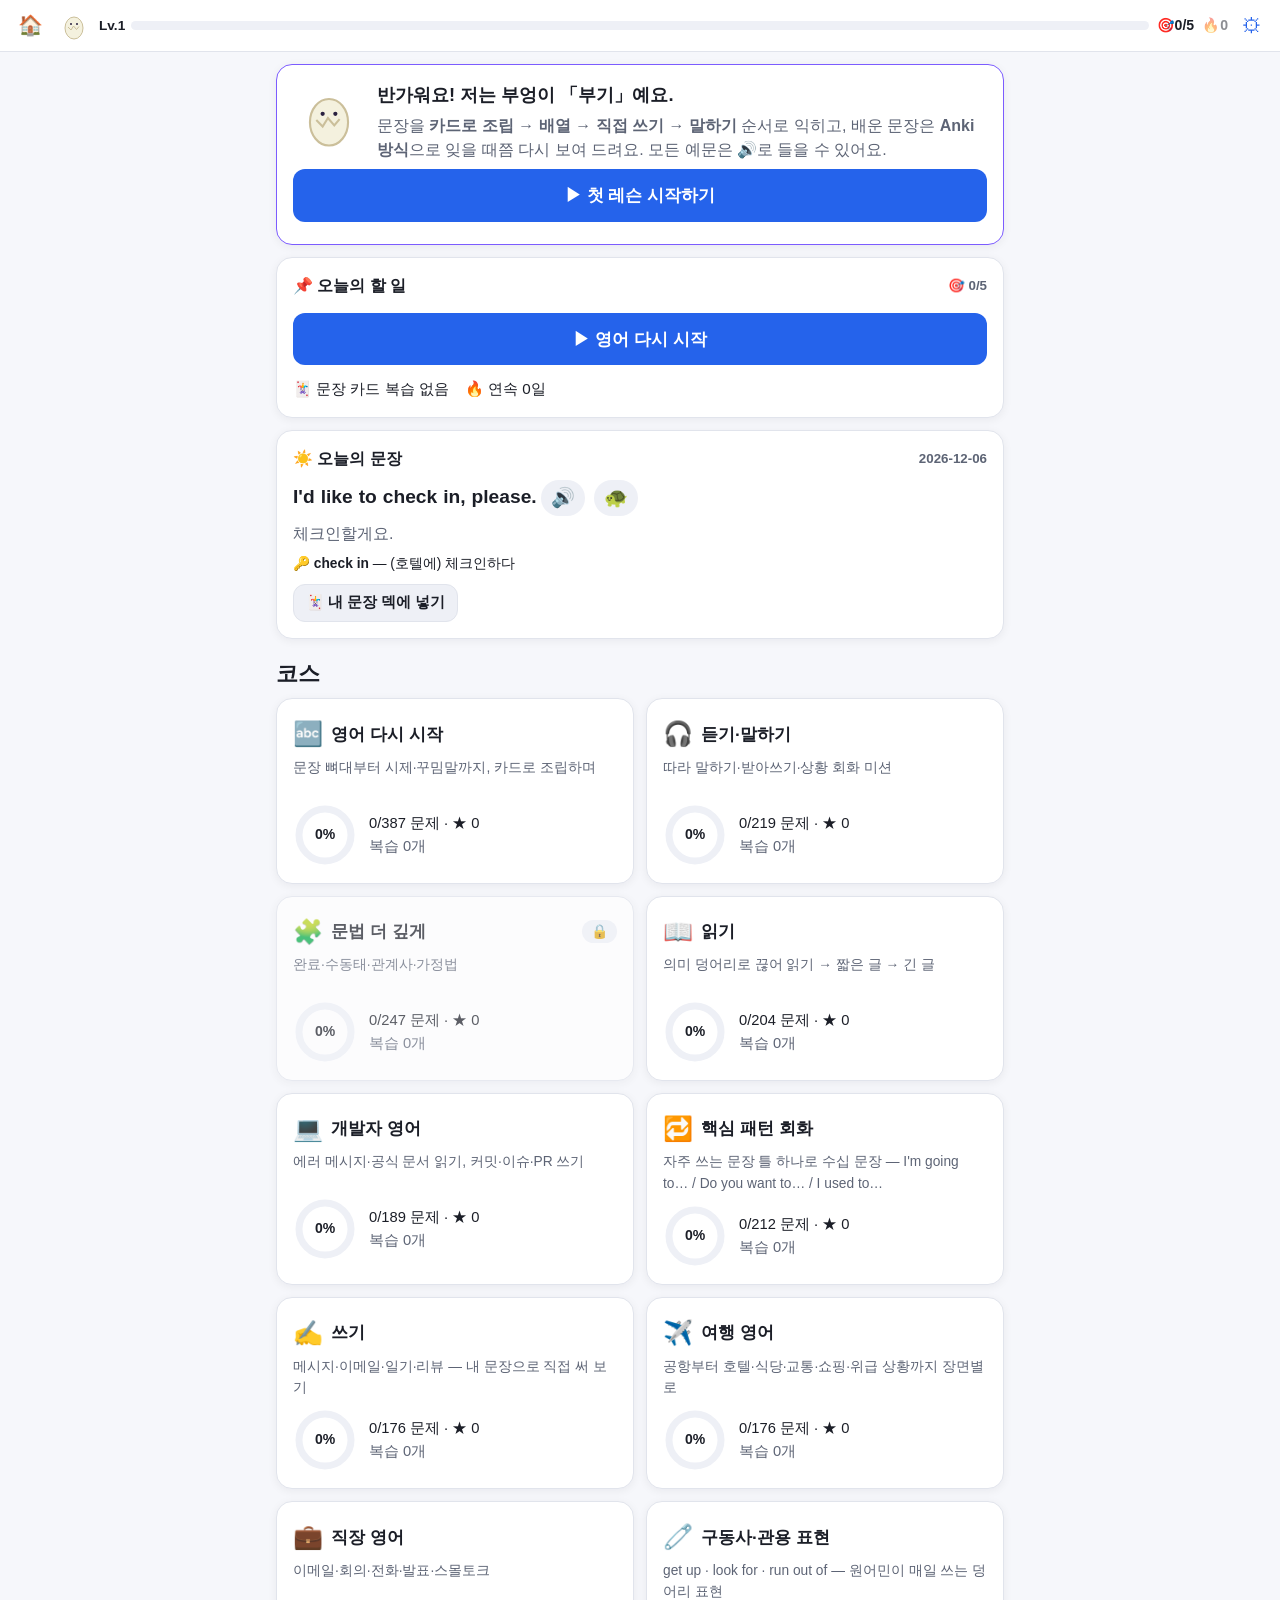
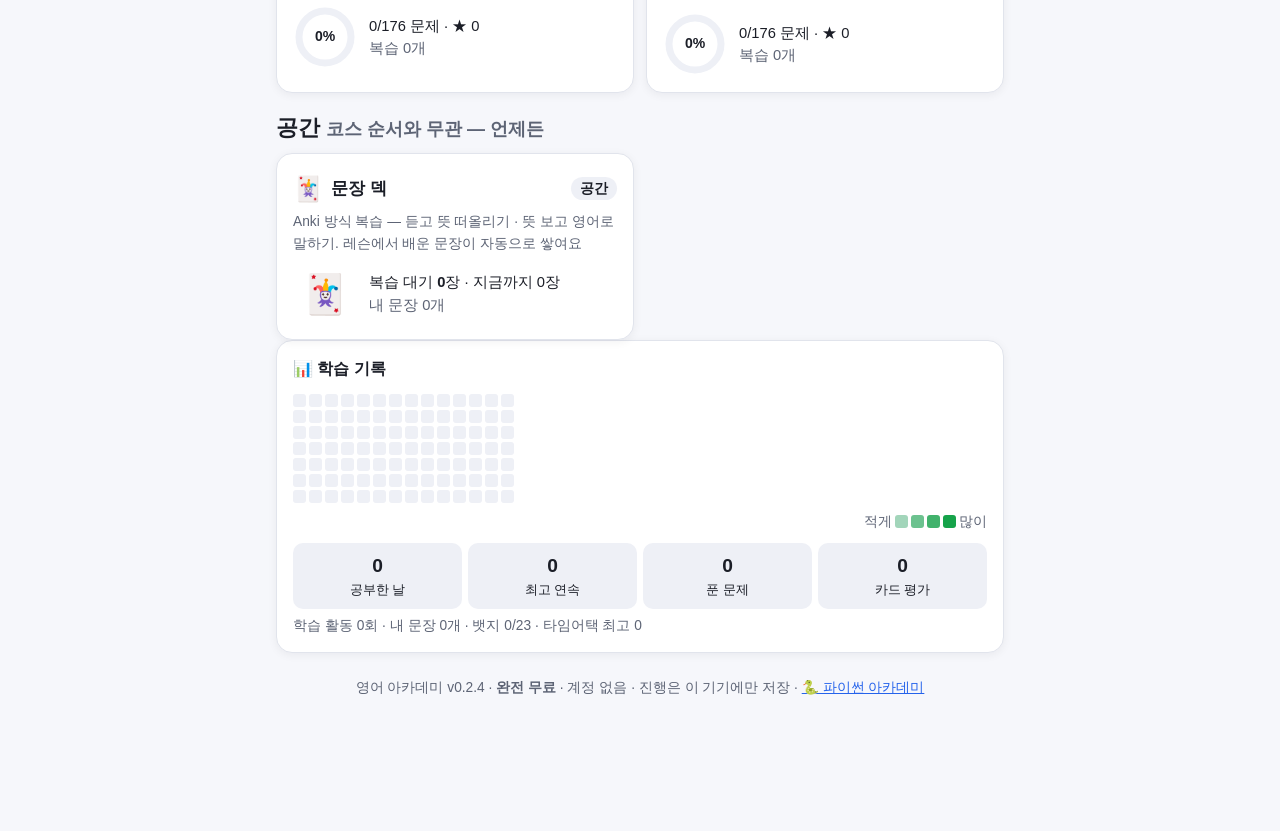
==== index.html @ 862b4700 "wip: v0.3.0 작업 중 (새 코스 5개·덱 8개·기능·채점기 보강·QA 진행 중) — 배포 전 백업 Co-Authored-By: Claude Opus 5.5 <noreply" ====
<!DOCTYPE html>
<html lang="ko">
<head>
<meta charset="UTF-8">
<meta name="viewport" content="width=device-width, initial-scale=1, viewport-fit=cover">
<meta name="theme-color" content="#14161c">
<title>영어 아카데미</title>
<link rel="stylesheet" href="core/ui.css?v=0.2.4">
<link rel="manifest" href="manifest.webmanifest">
<link rel="apple-touch-icon" href="assets/icon.svg">
<link rel="icon" href="data:image/svg+xml,<svg xmlns=%22http://www.w3.org/2000/svg%22 viewBox=%220 0 100 100%22><text y=%22.9em%22 font-size=%2290%22>🦉</text></svg>">
</head>
<body>
<div id="topbar"></div>
<div id="view"></div>
<div id="toasts"></div>
<canvas id="confetti"></canvas>
<!-- 로드 순서를 바꾸지 말 것 (HANDOFF 2절) -->
<script src="core/config.js?v=0.2.4"></script>
<script src="core/util.js?v=0.2.4"></script>
<script src="shared/contractions.js?v=0.2.4"></script>
<script src="shared/mistakes.js?v=0.2.4"></script>
<script src="shared/badges.js?v=0.2.4"></script>
<script src="core/grader.js?v=0.2.4"></script>
<script src="core/content.js?v=0.2.4"></script>
<script src="core/storage.js?v=0.2.4"></script>
<script src="core/anki.js?v=0.2.4"></script>
<script src="core/game.js?v=0.2.4"></script>
<script src="core/fx.js?v=0.2.4"></script>
<script src="core/speech.js?v=0.2.4"></script>
<script src="core/ui.js?v=0.2.4"></script>
<script src="core/sync.js?v=0.2.4"></script>
<script src="core/meta.js?v=0.2.4"></script>
<script src="core/deck.js?v=0.2.4"></script>
<script src="core/hub.js?v=0.2.4"></script>
</body>
</html>
---- core/ui.css ----
/* core/ui.css — 영어 아카데미 공통 스타일. 색은 토큰으로, 다크/라이트 둘 다. 폰 390px 기준 */
:root{--bg:#f6f7fb;--surface:#fff;--surface2:#eef0f6;--text:#1b1e27;--muted:#5d6475;--border:#e1e4ec;--primary:#2563eb;--good:#16a34a;--bad:#dc2626;--warn:#d97706;--accent:#7c5cff;
  --rS:#2563eb;--rV:#dc2626;--rO:#16a34a;--rC:#16a34a;--rM:#6b7280;--rJ:#b7791f;--rQ:#9333ea;--again:#dc2626;--hard:#d97706;--easy:#0ea5e9;--shadow:0 2px 10px rgba(20,25,40,.06)}
[data-theme=dark]{--bg:#14161c;--surface:#1d2029;--surface2:#272b36;--text:#eef0f5;--muted:#9aa1b2;--border:#2f3441;--primary:#5b9bff;--good:#34d27a;--bad:#ff6b6b;--warn:#f5a623;--accent:#9d86ff;
  --rS:#6aa8ff;--rV:#ff7a7a;--rO:#4ade80;--rC:#4ade80;--rM:#a3abbd;--rJ:#f5c451;--rQ:#c084fc;--again:#ff6b6b;--hard:#f5a623;--easy:#38bdf8;--shadow:none}
[data-font="2"]{font-size:18px}[data-font="3"]{font-size:20px}
*{box-sizing:border-box}html{-webkit-text-size-adjust:100%}
body{margin:0;background:var(--bg);color:var(--text);font-family:-apple-system,"Segoe UI","Malgun Gothic","Apple SD Gothic Neo",sans-serif;line-height:1.55;font-size:16px}
a{color:var(--primary)}h2{margin:.4em 0 .5em;font-size:1.35em}h3{margin:.2em 0 .5em;font-size:1.12em}
.muted{color:var(--muted)}.small{font-size:.86em}.center{text-align:center}.grow{flex:1;min-width:0}
code{background:var(--surface2);padding:1px 6px;border-radius:6px;font-size:.92em}
.page{max-width:760px;margin:0 auto;padding:12px 16px 120px}
.card{background:var(--surface);border:1px solid var(--border);border-radius:16px;padding:16px;margin:0 0 12px;box-shadow:var(--shadow)}
.card-h{font-weight:800;margin-bottom:8px;display:flex;gap:8px;align-items:center;justify-content:space-between}
.chip{display:inline-flex;align-items:center;gap:3px;padding:1px 9px;border-radius:999px;background:var(--surface2);font-size:.8em;font-weight:600;white-space:nowrap}
.btn{min-height:44px;padding:8px 16px;border-radius:12px;border:1px solid var(--border);background:var(--surface2);color:var(--text);font-weight:700;font-size:1em;display:inline-flex;align-items:center;justify-content:center;gap:6px;cursor:pointer;text-decoration:none;font-family:inherit}
.btn:active{transform:scale(.97)}.btn:disabled{opacity:.45;cursor:not-allowed}
.btn.primary{background:var(--primary);border-color:transparent;color:#fff}.btn.big{font-size:1.08em;padding:12px 22px;min-height:52px}.btn.wide{width:100%;margin:6px 0}
.btn.sm{min-height:38px;padding:5px 12px;font-size:.92em}.btn.xs{min-height:32px;padding:3px 10px;font-size:.85em}.btn.danger-out{color:var(--bad);border-color:var(--bad);background:transparent}
.btn small{font-weight:500;opacity:.85}
.pulse{animation:pulse 1.4s infinite}@keyframes pulse{0%,100%{box-shadow:0 0 0 0 rgba(91,155,255,.5)}50%{box-shadow:0 0 0 8px rgba(91,155,255,0)}}
.shake{animation:shake .4s}@keyframes shake{20%,60%{transform:translateX(-6px)}40%,80%{transform:translateX(6px)}}
.row-btns{display:flex;flex-wrap:wrap;gap:8px;justify-content:center;margin-top:10px}

/* 상단바 */
#topbar{position:sticky;top:0;z-index:20;display:flex;align-items:center;gap:8px;padding:8px 12px;background:var(--surface);border-bottom:1px solid var(--border)}
.tb-btn{text-decoration:none;font-size:1.25em;padding:2px 6px}.tb-mascot{display:flex}.tb-xp{flex:1;display:flex;align-items:center;gap:6px;min-width:0}
.tb-lv{font-weight:800;font-size:.85em;white-space:nowrap}.xpbar{flex:1;height:9px;background:var(--surface2);border-radius:9px;overflow:hidden;min-width:40px}.xpfill{height:100%;background:linear-gradient(90deg,var(--primary),var(--accent))}
.tb-goal,.tb-streak{font-size:.88em;font-weight:700;white-space:nowrap}.tb-streak{opacity:.5}.tb-streak.on{opacity:1}

/* 토스트·모달 */
#toasts{position:fixed;left:50%;top:62px;transform:translateX(-50%);z-index:60;display:flex;flex-direction:column;gap:6px;align-items:center;pointer-events:none;width:min(92vw,420px)}
.toast{background:#222a;color:#fff;background:rgba(25,28,38,.94);padding:9px 16px;border-radius:12px;font-size:.95em;transition:opacity .4s,transform .4s;text-align:center}.toast.out{opacity:0;transform:translateY(-10px)}
#modal{position:fixed;inset:0;z-index:50;display:flex;align-items:center;justify-content:center;padding:16px}.modal-bg{position:absolute;inset:0;background:rgba(0,0,0,.45)}
.modal-box{position:relative;background:var(--surface);border-radius:18px;padding:22px 18px;width:min(440px,100%);max-height:88vh;overflow:auto}.modal-box.wide{width:min(680px,100%)}
.modal-x{position:absolute;right:10px;top:8px;border:0;background:none;color:var(--muted);font-size:1.2em;cursor:pointer}
#confetti{position:fixed;inset:0;pointer-events:none;z-index:70}.big-mascot{display:flex;justify-content:center}

/* 문장·성분 색 */
.sent{display:inline-flex;flex-wrap:wrap;gap:4px 6px;align-items:baseline}.chunk{font-weight:700}
.chunk.r-S{color:var(--rS)}.chunk.r-V{color:var(--rV)}.chunk.r-O,.chunk.r-C{color:var(--rO)}.chunk.r-M{color:var(--rM)}.chunk.r-J{color:var(--rJ)}.chunk.r-Q{color:var(--rQ)}
.legend{display:flex;flex-wrap:wrap;gap:4px 10px;align-items:center;margin-top:8px;font-size:.85em}
.say{border:0;background:var(--surface2);border-radius:999px;min-width:36px;height:36px;padding:0 10px;cursor:pointer;font-size:1em;vertical-align:middle;margin-left:4px;color:var(--text);font-family:inherit;font-weight:700}
.say.mini{min-width:28px;height:28px;font-size:.85em;padding:0 6px}.say.big{height:56px;padding:0 22px;font-size:1.15em;background:var(--primary);color:#fff}.say.slow{min-width:36px}
.say.speaking{animation:pulse 1s infinite}

/* 허브 */
.hub-hero img{width:100%;max-width:960px;display:block;margin:0 auto 12px;border-radius:16px}
.hub-stats{display:flex;flex-wrap:wrap;gap:6px 16px;font-size:.95em;margin-top:6px}.hub-stats a{text-decoration:none}
.hub-h{margin:18px 0 8px}.hub-courses{display:grid;grid-template-columns:repeat(auto-fill,minmax(260px,1fr));gap:12px}
.hc{display:block;color:var(--text);text-decoration:none;margin:0}.hc.ready:hover{border-color:var(--hc)}.hc.soon{opacity:.7}
.hc-head{display:flex;align-items:center;gap:8px;font-weight:800;font-size:1.08em}.hc-icon{font-size:1.4em}.hc-icon img{width:40px;height:40px}.hc-name{flex:1}.hc-desc{margin:4px 0 10px;min-height:2.6em}
.hc-body{display:flex;align-items:center;gap:12px}.hc-sub{font-size:.92em}.hc-soon{font-weight:700;color:var(--muted)}.deck-big{font-size:2.4em;width:64px;text-align:center}
.hc-row{display:flex;gap:12px;align-items:center}.hub-foot,.foot{margin:24px 0 12px}
.welcome{border-color:var(--accent)}.welcome h2{font-size:1.15em;margin:0 0 4px}.welcome p{margin:0}

/* 코스 지도 */
.hero-card{border-color:var(--primary)}.hero-title{font-weight:800;font-size:1.15em}
.chap{margin:16px 0}.chap-h{display:flex;align-items:center;gap:10px;margin-bottom:6px}.chap-icon{font-size:1.6em}.chap-icon img{width:36px;height:36px}.chap-t{font-weight:800}
.chap.locked .chap-h{opacity:.55}.lockmsg{padding:10px 14px;background:var(--surface);border:1px dashed var(--border);border-radius:12px}
.lrows{display:flex;flex-direction:column;gap:6px}
.lrow{display:flex;align-items:center;gap:12px;padding:12px 14px;background:var(--surface);border:1px solid var(--border);border-radius:14px;color:var(--text);text-decoration:none}
.lrow.cur{border-color:var(--primary);box-shadow:0 0 0 2px color-mix(in srgb,var(--primary) 30%,transparent)}.lrow.done .lnum{background:var(--good);color:#fff}
.lrow.boss{background:linear-gradient(135deg,color-mix(in srgb,var(--accent) 14%,var(--surface)),var(--surface))}
.lnum{width:34px;height:34px;border-radius:50%;background:var(--surface2);display:flex;align-items:center;justify-content:center;font-weight:800;flex:none}.lboss img{width:34px;height:34px}
.ltitle{flex:1;display:flex;flex-direction:column;font-weight:700;min-width:0}.ltitle small{font-weight:400}
.stars{color:#f5b301;letter-spacing:1px;white-space:nowrap}.stars .off{color:var(--border)}.big-stars{font-size:2em}

/* 레슨 */
.crumb{margin:4px 0 6px;font-size:.92em}.crumb a{text-decoration:none}
.terms{display:flex;flex-wrap:wrap;gap:6px;margin-bottom:8px}.term{background:var(--surface2);border-radius:999px;padding:2px 10px;font-size:.85em;cursor:pointer}
.dots{display:flex;gap:6px;justify-content:center;margin:8px 0}.dot{width:10px;height:10px;border-radius:50%;background:var(--border)}.dot.on{background:var(--primary);width:22px;border-radius:6px}
.lcard{font-size:1.02em}.lhtml p{margin:.5em 0}.lhtml table{border-collapse:collapse;margin:8px 0;width:100%;font-size:.95em}.lhtml td,.lhtml th{border:1px solid var(--border);padding:5px 8px;text-align:left}
.lhtml b{color:var(--primary)}
.examples{display:flex;flex-direction:column;gap:8px;margin-top:12px}.ex{padding:10px 12px;background:var(--surface2);border-radius:12px}.ex-en{font-size:1.12em}.ex-ko{font-size:.92em;margin-top:2px}.ex-note{margin-top:4px}
.tip{margin-top:12px;padding:10px 12px;border-left:4px solid var(--warn);background:color-mix(in srgb,var(--warn) 10%,transparent);border-radius:8px}
.summary li{margin:.3em 0}.pager{display:flex;justify-content:space-between;gap:8px}

/* 문제 */
.play-top{display:flex;align-items:center;gap:10px;margin:4px 0 10px}.pbar{flex:1;height:10px;background:var(--surface2);border-radius:10px;overflow:hidden}.pbar div{height:100%;background:var(--good);transition:width .4s}
.boss-hp{display:flex;align-items:center;gap:8px;margin-bottom:10px}.boss-img img{width:44px;height:44px}.hp{flex:1;height:14px;background:var(--surface2);border-radius:8px;overflow:hidden}.hp div{height:100%;background:linear-gradient(90deg,#ef4444,#f97316)}
.prob.is-boss{border-color:var(--accent)}.phead{display:flex;gap:6px;margin-bottom:6px;flex-wrap:wrap}.ptype{background:color-mix(in srgb,var(--primary) 15%,transparent);color:var(--primary)}
.prompt{margin-bottom:8px}.ko{margin:6px 0 10px;padding:8px 12px;background:var(--surface2);border-radius:10px}
.widget{margin:10px 0}.widget.locked{pointer-events:none}
.q-sent{font-size:1.15em;margin:6px 0 12px}.wrong-sent .sent{text-decoration:wavy underline var(--bad)}
.listen-big{display:flex;justify-content:center;gap:10px;margin:10px 0 16px}
.opts{display:grid;gap:8px}.opt{display:flex;align-items:center;justify-content:space-between;gap:8px;text-align:left;padding:12px 14px;border:2px solid var(--border);border-radius:12px;background:var(--surface);color:var(--text);font-size:1.02em;cursor:pointer;min-height:52px;font-family:inherit}
.opt.sel{border-color:var(--primary)}.opt.good{border-color:var(--good);background:color-mix(in srgb,var(--good) 12%,transparent)}.opt.bad{border-color:var(--bad);background:color-mix(in srgb,var(--bad) 10%,transparent)}
.match{display:grid;grid-template-columns:1fr 1fr;gap:10px}.mcol{display:flex;flex-direction:column;gap:8px}
.mitem{padding:10px;border:2px solid var(--border);border-radius:12px;background:var(--surface);color:var(--text);min-height:50px;font-size:.98em;cursor:pointer;font-family:inherit}.mitem.en{font-weight:700}
.mitem.sel{border-color:var(--primary)}.mitem.done{border-color:var(--good);opacity:.45}
.line{min-height:62px;display:flex;flex-wrap:wrap;gap:8px;align-items:center;padding:10px;border:2px dashed var(--border);border-radius:14px;margin-bottom:12px}
.pool{display:flex;flex-wrap:wrap;gap:8px;justify-content:center}
.card-w{padding:10px 14px;border-radius:12px;border:2px solid var(--border);background:var(--surface);color:var(--text);font-weight:700;font-size:1.05em;cursor:pointer;min-height:46px;font-family:inherit;box-shadow:0 2px 0 var(--border)}
.card-w.ghost{opacity:.25;cursor:default;box-shadow:none}
.card-w.r-S{border-color:var(--rS);color:var(--rS)}.card-w.r-V{border-color:var(--rV);color:var(--rV)}.card-w.r-O,.card-w.r-C{border-color:var(--rO);color:var(--rO)}.card-w.r-M{border-color:var(--rM);color:var(--rM)}.card-w.r-J{border-color:var(--rJ);color:var(--rJ)}.card-w.r-Q{border-color:var(--rQ);color:var(--rQ)}
.slot{padding:8px 12px;border-radius:12px;border:2px dashed var(--border);color:var(--muted);font-size:.85em;min-width:64px;text-align:center;min-height:46px;display:inline-flex;align-items:center;justify-content:center}
.slot.r-S{border-color:var(--rS)}.slot.r-V{border-color:var(--rV)}.slot.r-O,.slot.r-C{border-color:var(--rO)}.slot.r-M{border-color:var(--rM)}.slot.r-J{border-color:var(--rJ)}.slot.r-Q{border-color:var(--rQ)}
.board-tools{text-align:right;margin-top:8px}
.fill-sent{font-size:1.15em;line-height:2.4}.blank{font-size:1em;padding:6px 8px;border:2px solid var(--border);border-radius:10px;background:var(--surface);color:var(--text);font-family:inherit;margin:0 3px}
.blank.good{border-color:var(--good)}.blank.bad{border-color:var(--bad)}
.sent-in,.search{width:100%;font-size:1.08em;padding:12px;border:2px solid var(--border);border-radius:12px;background:var(--surface);color:var(--text);font-family:inherit;resize:vertical}
.sent-in:focus,.search:focus,.blank:focus{outline:none;border-color:var(--primary)}
.mic-row{text-align:center;margin:12px 0}.mic.rec{background:var(--bad)}.heard{margin-top:8px}
.meter{height:10px;background:var(--surface2);border-radius:8px;overflow:hidden;margin:6px 0 2px}.meter div{height:100%;background:var(--good)}
.rec-play{display:flex;gap:8px;align-items:center;flex-wrap:wrap}.rec-play audio{max-width:100%}.self{margin-top:8px;display:flex;gap:8px;flex-wrap:wrap}
.warn{color:var(--warn);font-weight:600}
.feedback .fb{margin-top:10px;padding:12px 14px;border-radius:12px}.fb.good{background:color-mix(in srgb,var(--good) 12%,transparent);border:1px solid color-mix(in srgb,var(--good) 40%,transparent)}
.fb.bad{background:color-mix(in srgb,var(--bad) 9%,transparent);border:1px solid color-mix(in srgb,var(--bad) 35%,transparent)}.fb-h{font-weight:800;margin-bottom:4px}.fb-best{font-size:1.1em;margin:4px 0}
.diffline{font-size:1.08em;margin:4px 0}.w-ok{color:var(--good);font-weight:700}.w-bad{color:var(--bad);text-decoration:line-through;font-weight:700}.w-miss{color:var(--bad);font-weight:700;border-bottom:2px dotted var(--bad)}
.why{margin-top:6px;font-size:.95em}.hint{margin-top:6px;padding:8px 12px;background:color-mix(in srgb,var(--warn) 12%,transparent);border-radius:10px;font-size:.95em}
.actions{position:fixed;left:0;right:0;bottom:0;z-index:15;display:flex;gap:8px;justify-content:center;align-items:center;flex-wrap:wrap;padding:10px 16px calc(10px + env(safe-area-inset-bottom));background:var(--surface);border-top:1px solid var(--border)}
.actions .btn.big{flex:1;max-width:300px}
.done-card h2{font-size:1.5em}

/* 문장 덱 (Anki) */
.anki-counts{font-weight:800;font-size:1.3em;display:flex;gap:12px}.anki-counts.sm{font-size:1em}.cn-n{color:var(--primary)}.cn-l{color:var(--bad)}.cn-r{color:var(--good)}
.anki-counts .u{text-decoration:underline}.chip.cn-n,.chip.cn-l,.chip.cn-r{background:var(--surface2)}
.deck-row{display:flex;gap:10px;align-items:center;padding:10px 0;border-top:1px solid var(--border);cursor:pointer}.deck-row:first-of-type{border-top:0}.deck-row input{width:22px;height:22px}
.statgrid{display:grid;grid-template-columns:repeat(4,1fr);gap:6px;text-align:center}.statgrid div{background:var(--surface2);border-radius:10px;padding:8px 4px;display:flex;flex-direction:column}.statgrid b{font-size:1.2em}
.fc{display:flex;gap:6px;align-items:flex-end;height:110px;margin-top:6px}.fc-col{flex:1;display:flex;flex-direction:column;align-items:center;justify-content:flex-end;font-size:.8em}.fc-bar{width:70%;background:var(--good);border-radius:4px 4px 0 0;min-height:2px}
.scard{min-height:260px;text-align:center;font-size:1.05em}.sc-kind{color:var(--muted);font-size:.9em;margin-bottom:10px}.sc-ko{font-size:1.35em;font-weight:800;margin:14px 0}
.sc-en{font-size:1.35em}.sc-ko2{margin:6px 0;color:var(--muted)}.sc-back{display:flex;flex-direction:column;gap:6px;align-items:center}.scard hr{border:0;border-top:1px solid var(--border);margin:16px 0}
.peek{margin-top:10px;font-size:1.2em}
.grades{display:grid;grid-template-columns:repeat(4,1fr);gap:6px;width:100%;max-width:520px}.grade{flex-direction:column;gap:0;min-height:58px;padding:4px}.grade small{font-size:.75em}
.grade.again{color:var(--again)}.grade.hard{color:var(--hard)}.grade.good{color:var(--good)}.grade.easy{color:var(--easy)}
.brows{display:flex;flex-direction:column}.brow{display:flex;gap:10px;align-items:center;padding:10px 0;border-bottom:1px solid var(--border)}.bst{display:flex;gap:4px;align-items:center;flex:none}
.search{margin:6px 0 10px}

/* 뱃지·설정 */
.badges{display:grid;grid-template-columns:repeat(auto-fill,minmax(150px,1fr));gap:10px}.badge{background:var(--surface);border:1px solid var(--border);border-radius:14px;padding:12px;display:flex;flex-direction:column;align-items:center;text-align:center;gap:2px}
.badge.no{opacity:.4;filter:grayscale(1)}.b-icon{font-size:2em}.b-icon img{width:56px;height:56px}
.set-row{display:flex;align-items:center;justify-content:space-between;gap:10px;flex-wrap:wrap;padding:8px 0;border-top:1px solid var(--border)}.set-row:first-of-type{border-top:0}
.set-row select{max-width:100%;padding:8px;border-radius:10px;border:1px solid var(--border);background:var(--surface);color:var(--text);font-size:.92em}
.seg{display:inline-flex;border:1px solid var(--border);border-radius:10px;overflow:hidden;flex-wrap:wrap}.seg button{border:0;background:var(--surface);color:var(--text);padding:8px 12px;cursor:pointer;font-family:inherit;font-size:.9em}.seg button.on{background:var(--primary);color:#fff;font-weight:700}
.tog{display:flex;gap:8px;align-items:center;padding:8px 0;border-top:1px solid var(--border)}.tog input{width:20px;height:20px}
.aimg-wrap{display:inline-flex}img.aimg{display:block}
@media (max-width:420px){.page{padding:10px 12px 120px}.statgrid{grid-template-columns:repeat(2,1fr)}.btn.big{padding:12px 14px}.tb-goal{display:none}}

.pl-res{display:flex;flex-direction:column;gap:6px;margin:10px 0;text-align:left}.pl-row{display:flex;justify-content:space-between;gap:8px;padding:8px 12px;border-radius:10px;background:var(--surface2)}.pl-row.rec{outline:2px solid var(--primary)}.pl-row b{color:var(--good);letter-spacing:2px}
.ltitle .chip{align-self:flex-start;margin-top:2px}
.say.slow.speaking::after{content:attr(data-part);font-size:.7em;margin-left:4px}

/* v0.3.0 낱말 누르기·학습 달력·오늘의 문장·타임어택 */
.w{cursor:pointer;border-radius:4px;transition:background .2s}.w:hover{background:color-mix(in srgb,var(--primary) 12%,transparent)}.w.tap{background:color-mix(in srgb,var(--primary) 30%,transparent)}
.heat{display:flex;gap:3px;overflow-x:auto;padding:4px 0}.hm-col{display:flex;flex-direction:column;gap:3px}.hm{display:inline-block;width:13px;height:13px;border-radius:3px;background:var(--surface2)}
.hm.l1{background:color-mix(in srgb,var(--good) 35%,var(--surface2))}.hm.l2{background:color-mix(in srgb,var(--good) 60%,var(--surface2))}.hm.l3{background:color-mix(in srgb,var(--good) 80%,var(--surface2))}.hm.l4{background:var(--good)}.hm.lf{opacity:0}
.hm-legend{display:flex;gap:3px;align-items:center;justify-content:flex-end;margin-top:4px}
.daily .d-en{font-size:1.2em;margin:6px 0}.daily .d-ko{margin-bottom:6px}
.attack-top{display:flex;align-items:center;gap:10px;margin-bottom:10px}.attack-time{font-weight:800;font-size:1.3em;min-width:52px}.attack-bar{flex:1;height:10px;background:var(--surface2);border-radius:8px;overflow:hidden}.attack-bar div{height:100%;background:var(--warn);transition:width 1s linear}
.attack-score{font-weight:800;font-size:1.3em}.attack-q{text-align:center;font-size:1.2em;min-height:80px;display:flex;flex-direction:column;align-items:center;justify-content:center;gap:8px}
.big-score{font-size:3em;font-weight:900;color:var(--primary)}
.terms-list{display:flex;flex-direction:column}.term-row{padding:10px 0;border-bottom:1px solid var(--border)}.term-row b{color:var(--primary)}
.undo-row{display:flex;justify-content:center;margin-top:-4px;margin-bottom:8px}
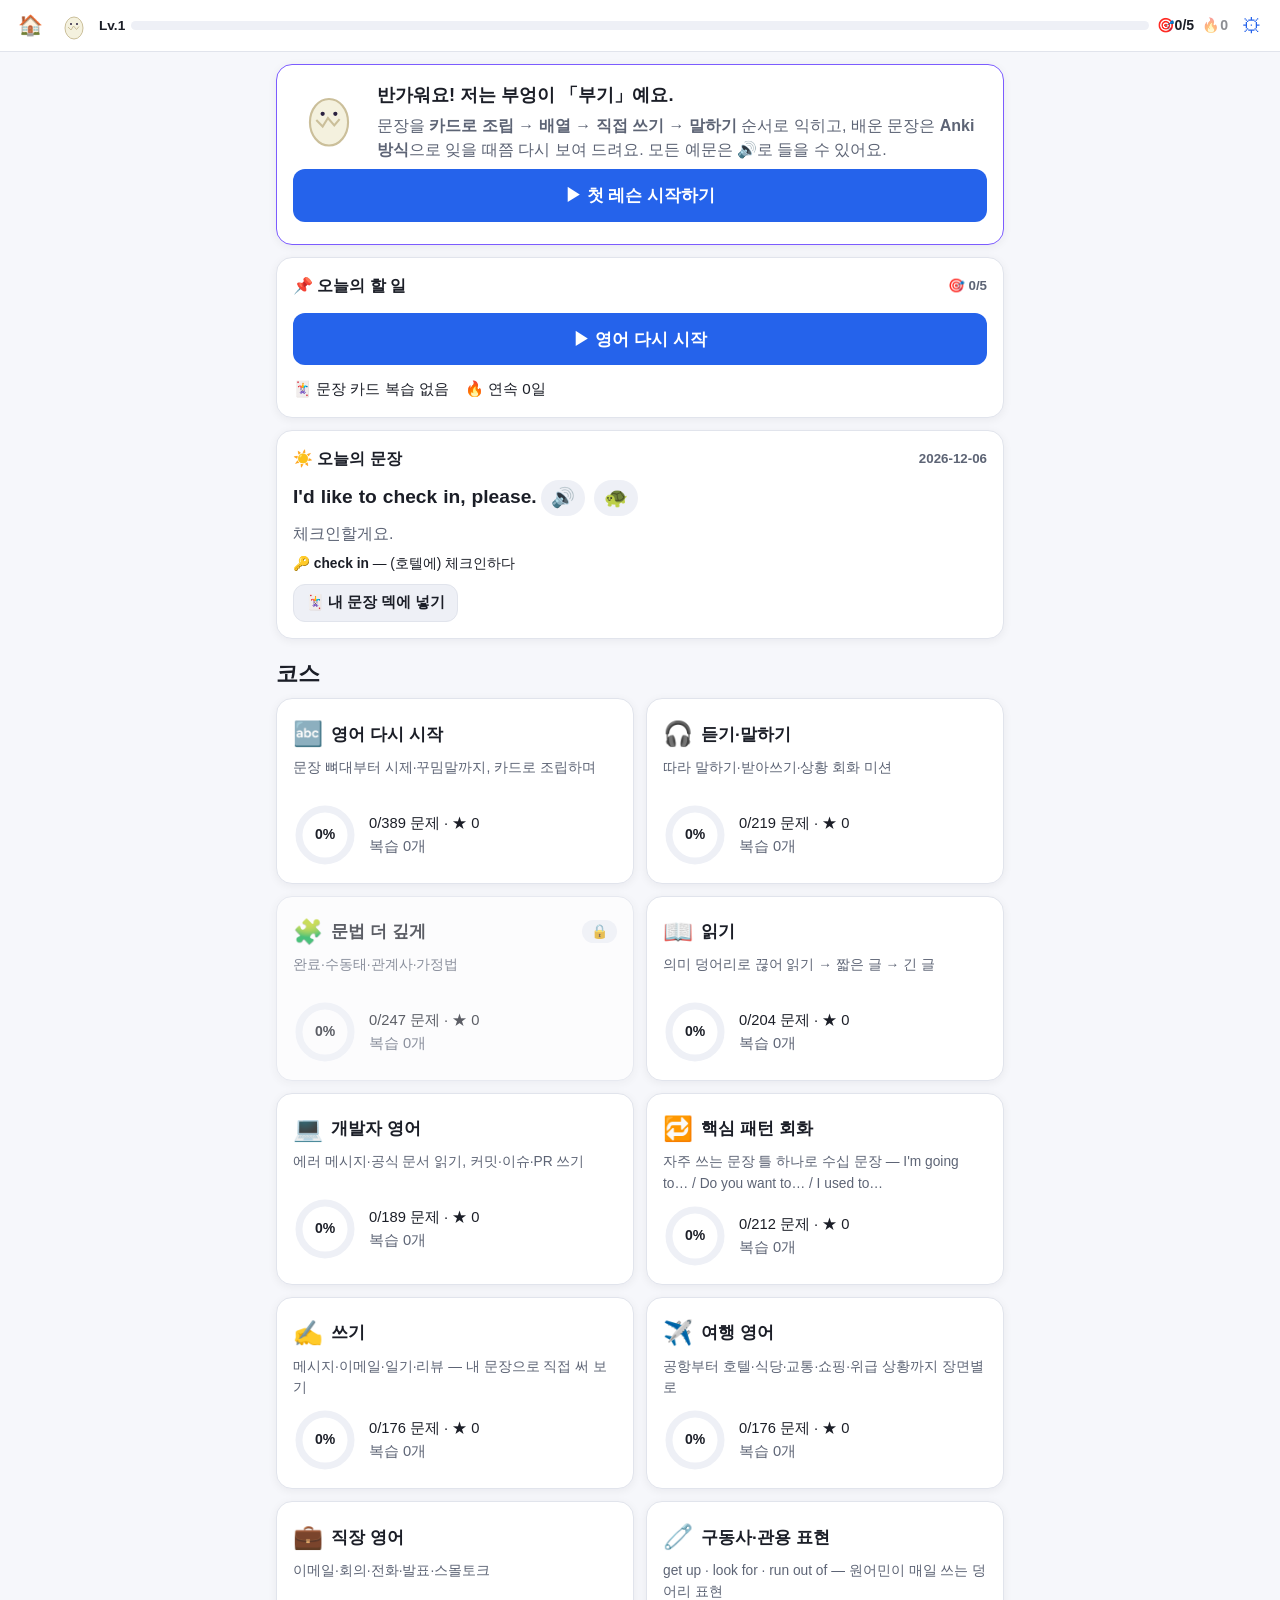
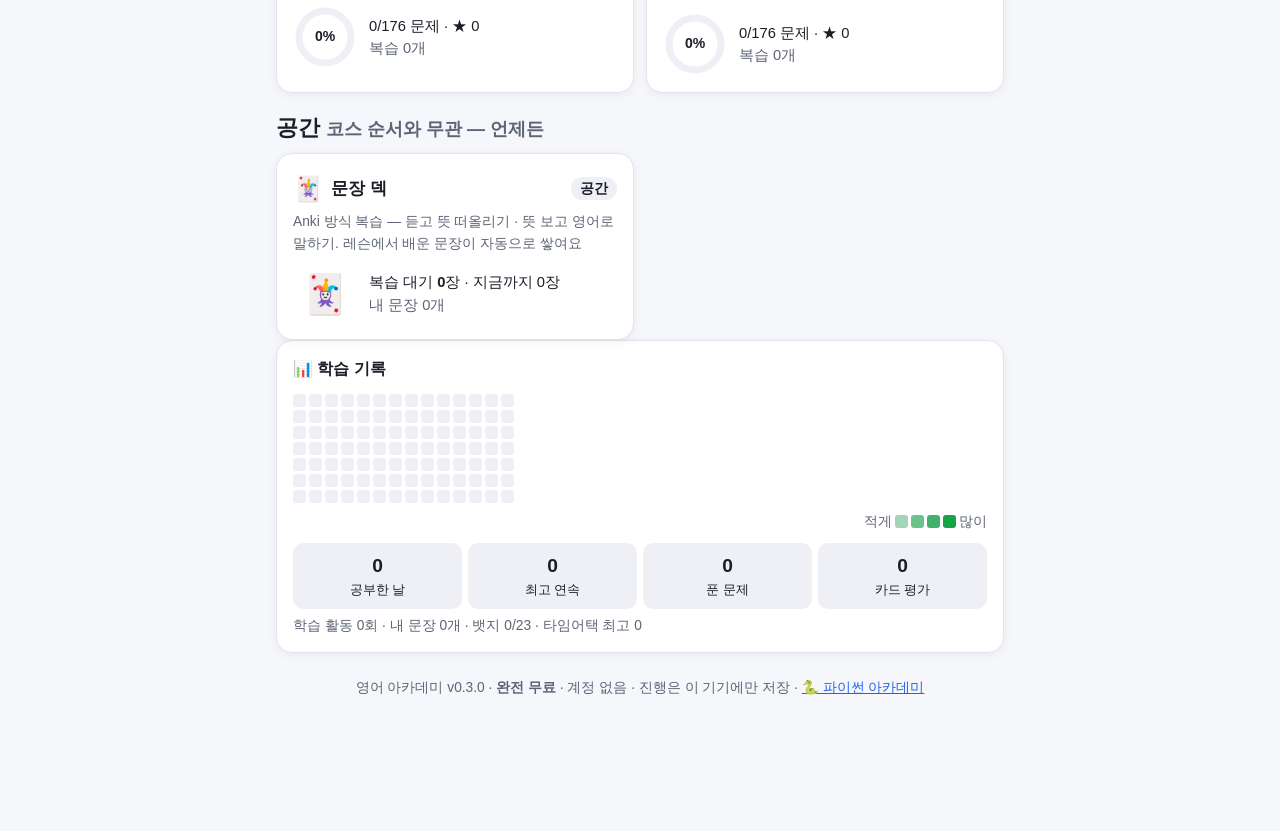
==== commit 16edb2b0: "wip: v0.3.0 최종 검사 대기 (배포 전 백업) Co-Authored-By: Claude Opus 5.5 <noreply@anthropic.com> Claude-Sessio" ====
--- a/index.html
+++ b/index.html
@@ -5,7 +5,7 @@
 <meta name="viewport" content="width=device-width, initial-scale=1, viewport-fit=cover">
 <meta name="theme-color" content="#14161c">
 <title>영어 아카데미</title>
-<link rel="stylesheet" href="core/ui.css?v=0.2.4">
+<link rel="stylesheet" href="core/ui.css?v=0.3.0">
 <link rel="manifest" href="manifest.webmanifest">
 <link rel="apple-touch-icon" href="assets/icon.svg">
 <link rel="icon" href="data:image/svg+xml,<svg xmlns=%22http://www.w3.org/2000/svg%22 viewBox=%220 0 100 100%22><text y=%22.9em%22 font-size=%2290%22>🦉</text></svg>">
@@ -16,22 +16,22 @@
 <div id="toasts"></div>
 <canvas id="confetti"></canvas>
 <!-- 로드 순서를 바꾸지 말 것 (HANDOFF 2절) -->
-<script src="core/config.js?v=0.2.4"></script>
-<script src="core/util.js?v=0.2.4"></script>
-<script src="shared/contractions.js?v=0.2.4"></script>
-<script src="shared/mistakes.js?v=0.2.4"></script>
-<script src="shared/badges.js?v=0.2.4"></script>
-<script src="core/grader.js?v=0.2.4"></script>
-<script src="core/content.js?v=0.2.4"></script>
-<script src="core/storage.js?v=0.2.4"></script>
-<script src="core/anki.js?v=0.2.4"></script>
-<script src="core/game.js?v=0.2.4"></script>
-<script src="core/fx.js?v=0.2.4"></script>
-<script src="core/speech.js?v=0.2.4"></script>
-<script src="core/ui.js?v=0.2.4"></script>
-<script src="core/sync.js?v=0.2.4"></script>
-<script src="core/meta.js?v=0.2.4"></script>
-<script src="core/deck.js?v=0.2.4"></script>
-<script src="core/hub.js?v=0.2.4"></script>
+<script src="core/config.js?v=0.3.0"></script>
+<script src="core/util.js?v=0.3.0"></script>
+<script src="shared/contractions.js?v=0.3.0"></script>
+<script src="shared/mistakes.js?v=0.3.0"></script>
+<script src="shared/badges.js?v=0.3.0"></script>
+<script src="core/grader.js?v=0.3.0"></script>
+<script src="core/content.js?v=0.3.0"></script>
+<script src="core/storage.js?v=0.3.0"></script>
+<script src="core/anki.js?v=0.3.0"></script>
+<script src="core/game.js?v=0.3.0"></script>
+<script src="core/fx.js?v=0.3.0"></script>
+<script src="core/speech.js?v=0.3.0"></script>
+<script src="core/ui.js?v=0.3.0"></script>
+<script src="core/sync.js?v=0.3.0"></script>
+<script src="core/meta.js?v=0.3.0"></script>
+<script src="core/deck.js?v=0.3.0"></script>
+<script src="core/hub.js?v=0.3.0"></script>
 </body>
 </html>
--- a/core/ui.css
+++ b/core/ui.css
@@ -152,3 +152,4 @@
 .big-score{font-size:3em;font-weight:900;color:var(--primary)}
 .terms-list{display:flex;flex-direction:column}.term-row{padding:10px 0;border-bottom:1px solid var(--border)}.term-row b{color:var(--primary)}
 .undo-row{display:flex;justify-content:center;margin-top:-4px;margin-bottom:8px}
+.free-need{display:flex;flex-wrap:wrap;gap:6px;align-items:center;margin-bottom:8px}.free-need .chip{white-space:normal;text-align:left}
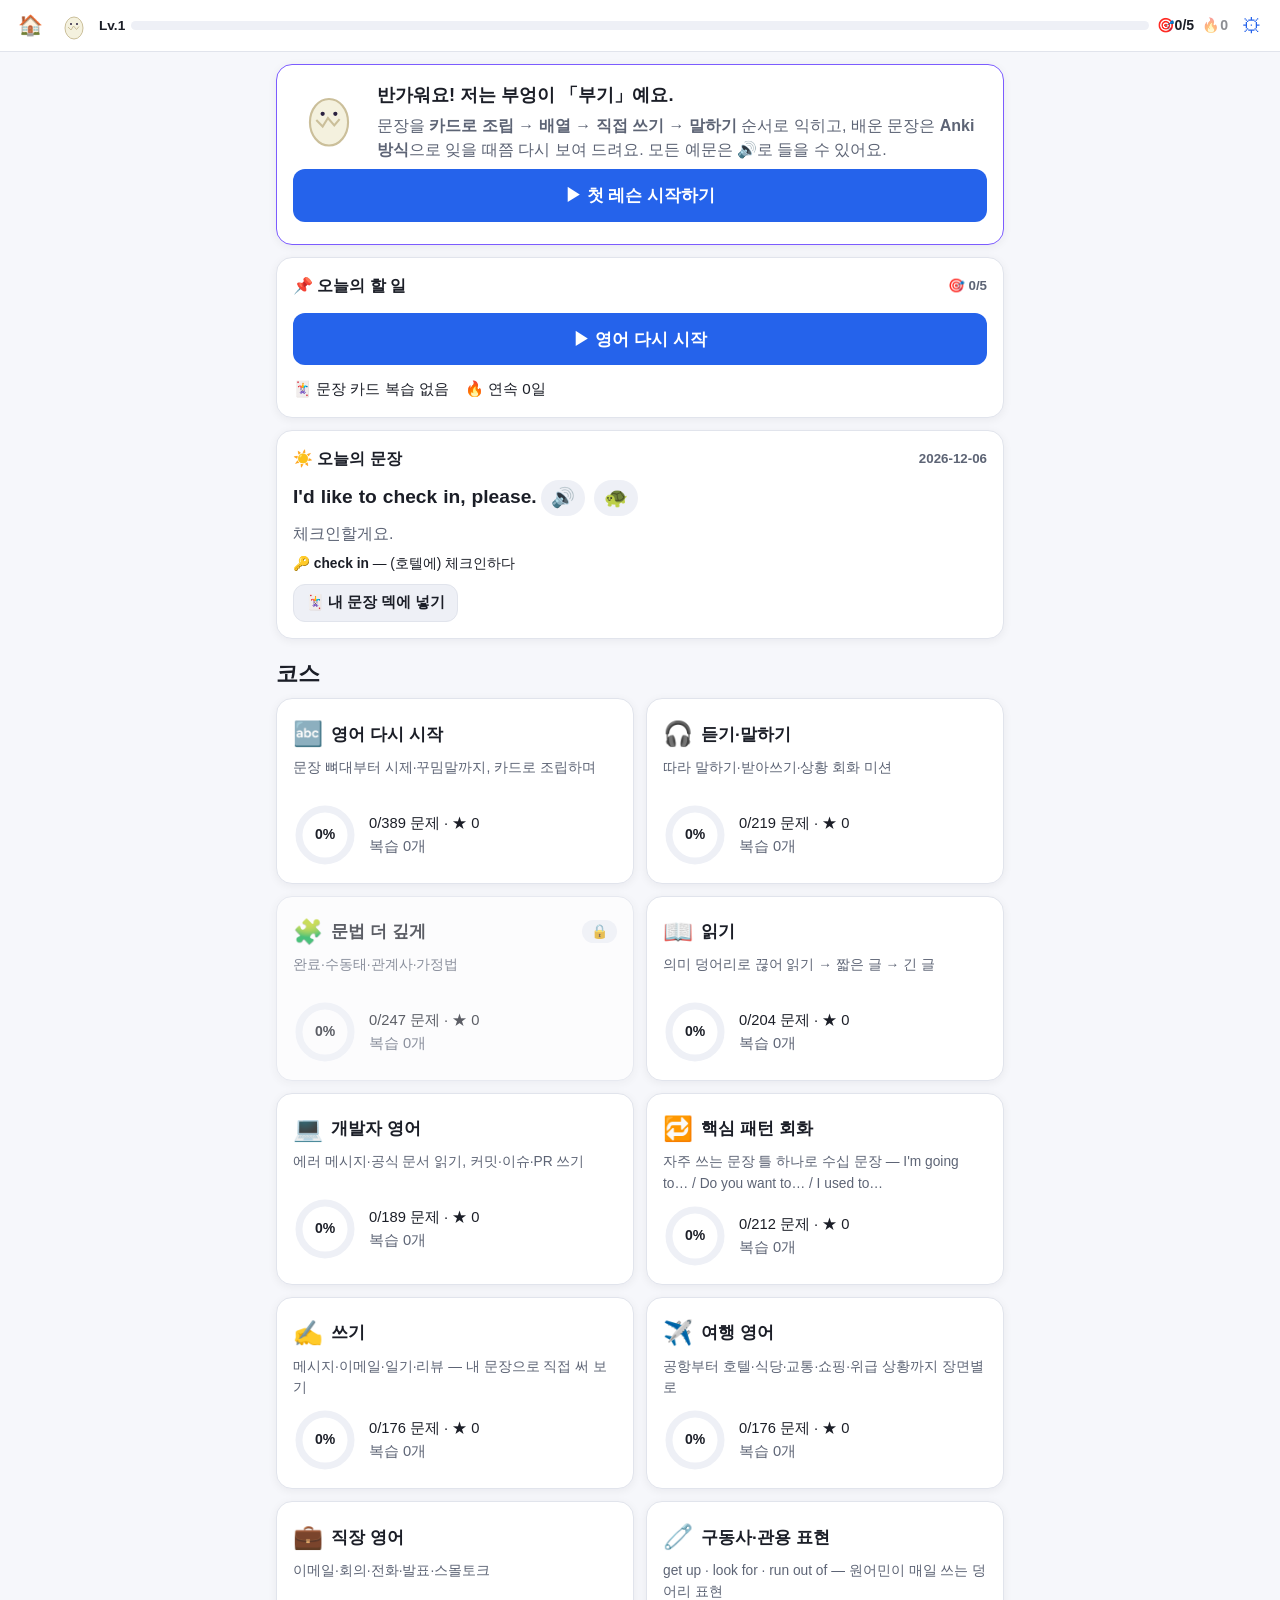
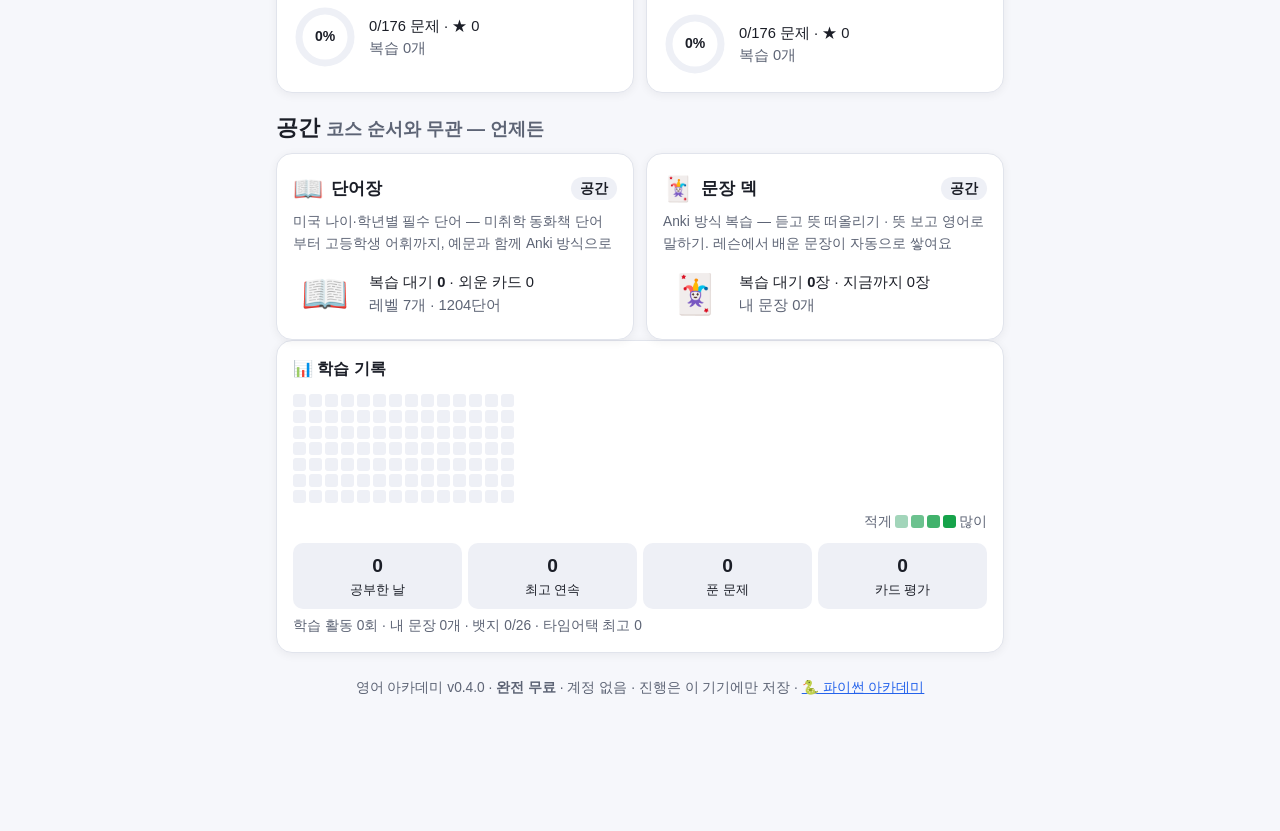
==== commit aaf22b36: "wip: v0.4.0 준비 — 미취학 검수 반영, 숫자·기본 명사 미취학으로, 빈칸 답 새는 것 막기 (QA 중, 미배포) Co-Authored-By: Claude Opus 5.5" ====
--- a/index.html
+++ b/index.html
@@ -5,7 +5,7 @@
 <meta name="viewport" content="width=device-width, initial-scale=1, viewport-fit=cover">
 <meta name="theme-color" content="#14161c">
 <title>영어 아카데미</title>
-<link rel="stylesheet" href="core/ui.css?v=0.3.0">
+<link rel="stylesheet" href="core/ui.css?v=0.4.0">
 <link rel="manifest" href="manifest.webmanifest">
 <link rel="apple-touch-icon" href="assets/icon.svg">
 <link rel="icon" href="data:image/svg+xml,<svg xmlns=%22http://www.w3.org/2000/svg%22 viewBox=%220 0 100 100%22><text y=%22.9em%22 font-size=%2290%22>🦉</text></svg>">
@@ -16,22 +16,22 @@
 <div id="toasts"></div>
 <canvas id="confetti"></canvas>
 <!-- 로드 순서를 바꾸지 말 것 (HANDOFF 2절) -->
-<script src="core/config.js?v=0.3.0"></script>
-<script src="core/util.js?v=0.3.0"></script>
-<script src="shared/contractions.js?v=0.3.0"></script>
-<script src="shared/mistakes.js?v=0.3.0"></script>
-<script src="shared/badges.js?v=0.3.0"></script>
-<script src="core/grader.js?v=0.3.0"></script>
-<script src="core/content.js?v=0.3.0"></script>
-<script src="core/storage.js?v=0.3.0"></script>
-<script src="core/anki.js?v=0.3.0"></script>
-<script src="core/game.js?v=0.3.0"></script>
-<script src="core/fx.js?v=0.3.0"></script>
-<script src="core/speech.js?v=0.3.0"></script>
-<script src="core/ui.js?v=0.3.0"></script>
-<script src="core/sync.js?v=0.3.0"></script>
-<script src="core/meta.js?v=0.3.0"></script>
-<script src="core/deck.js?v=0.3.0"></script>
-<script src="core/hub.js?v=0.3.0"></script>
+<script src="core/config.js?v=0.4.0"></script>
+<script src="core/util.js?v=0.4.0"></script>
+<script src="shared/contractions.js?v=0.4.0"></script>
+<script src="shared/mistakes.js?v=0.4.0"></script>
+<script src="shared/badges.js?v=0.4.0"></script>
+<script src="core/grader.js?v=0.4.0"></script>
+<script src="core/content.js?v=0.4.0"></script>
+<script src="core/storage.js?v=0.4.0"></script>
+<script src="core/anki.js?v=0.4.0"></script>
+<script src="core/game.js?v=0.4.0"></script>
+<script src="core/fx.js?v=0.4.0"></script>
+<script src="core/speech.js?v=0.4.0"></script>
+<script src="core/ui.js?v=0.4.0"></script>
+<script src="core/sync.js?v=0.4.0"></script>
+<script src="core/meta.js?v=0.4.0"></script>
+<script src="core/deck.js?v=0.4.0"></script>
+<script src="core/hub.js?v=0.4.0"></script>
 </body>
 </html>
--- a/core/ui.css
+++ b/core/ui.css
@@ -29,8 +29,8 @@
 .tb-goal,.tb-streak{font-size:.88em;font-weight:700;white-space:nowrap}.tb-streak{opacity:.5}.tb-streak.on{opacity:1}
 
 /* 토스트·모달 */
-#toasts{position:fixed;left:50%;top:62px;transform:translateX(-50%);z-index:60;display:flex;flex-direction:column;gap:6px;align-items:center;pointer-events:none;width:min(92vw,420px)}
-.toast{background:#222a;color:#fff;background:rgba(25,28,38,.94);padding:9px 16px;border-radius:12px;font-size:.95em;transition:opacity .4s,transform .4s;text-align:center}.toast.out{opacity:0;transform:translateY(-10px)}
+#toasts{position:fixed;right:10px;top:58px;z-index:60;display:flex;flex-direction:column;gap:4px;align-items:flex-end;pointer-events:none;max-width:min(70vw,360px)}
+.toast{color:#fff;background:rgba(25,28,38,.88);padding:6px 12px;border-radius:10px;font-size:.85em;transition:opacity .4s,transform .4s;text-align:right;box-shadow:0 2px 8px rgba(0,0,0,.25)}.toast.out{opacity:0;transform:translateY(-10px)}
 #modal{position:fixed;inset:0;z-index:50;display:flex;align-items:center;justify-content:center;padding:16px}.modal-bg{position:absolute;inset:0;background:rgba(0,0,0,.45)}
 .modal-box{position:relative;background:var(--surface);border-radius:18px;padding:22px 18px;width:min(440px,100%);max-height:88vh;overflow:auto}.modal-box.wide{width:min(680px,100%)}
 .modal-x{position:absolute;right:10px;top:8px;border:0;background:none;color:var(--muted);font-size:1.2em;cursor:pointer}
@@ -153,3 +153,10 @@
 .terms-list{display:flex;flex-direction:column}.term-row{padding:10px 0;border-bottom:1px solid var(--border)}.term-row b{color:var(--primary)}
 .undo-row{display:flex;justify-content:center;margin-top:-4px;margin-bottom:8px}
 .free-need{display:flex;flex-wrap:wrap;gap:6px;align-items:center;margin-bottom:8px}.free-need .chip{white-space:normal;text-align:left}
+
+/* 단어장 */
+.levels{display:flex;flex-direction:column;gap:10px;margin-bottom:12px}.lvcard{display:flex;gap:12px;align-items:center;color:var(--text);text-decoration:none;margin:0}.lv-icon{font-size:2.2em;width:52px;text-align:center;flex:none}
+.lv-t{display:flex;flex-wrap:wrap;gap:4px 6px;align-items:center}.lv-bar{height:8px;background:var(--surface2);border-radius:6px;overflow:hidden;margin:6px 0 2px}.lv-bar div{height:100%;background:var(--good)}
+.grp-tabs{display:flex;flex-wrap:wrap;gap:6px;margin:10px 0}.grp-tabs .chip{text-decoration:none;color:var(--text);white-space:normal}.grp-tabs .chip.on{background:var(--primary);color:#fff}
+.grp-h{margin:16px 0 6px}.wlist{display:flex;flex-direction:column}.wrow{padding:10px 0;border-bottom:1px solid var(--border)}.wr-top{display:flex;flex-wrap:wrap;gap:4px 8px;align-items:center}.wr-w{font-size:1.15em}.wr-ko{font-weight:600}
+.wr-ex{margin:4px 0 2px}.hl{color:var(--primary)}.wc-word{font-size:2em;font-weight:800;margin:8px 0 2px;word-break:break-word}.wc-ex{font-size:1.15em;margin:10px 0 4px}.blank-w{color:var(--primary);font-weight:800;letter-spacing:1px}
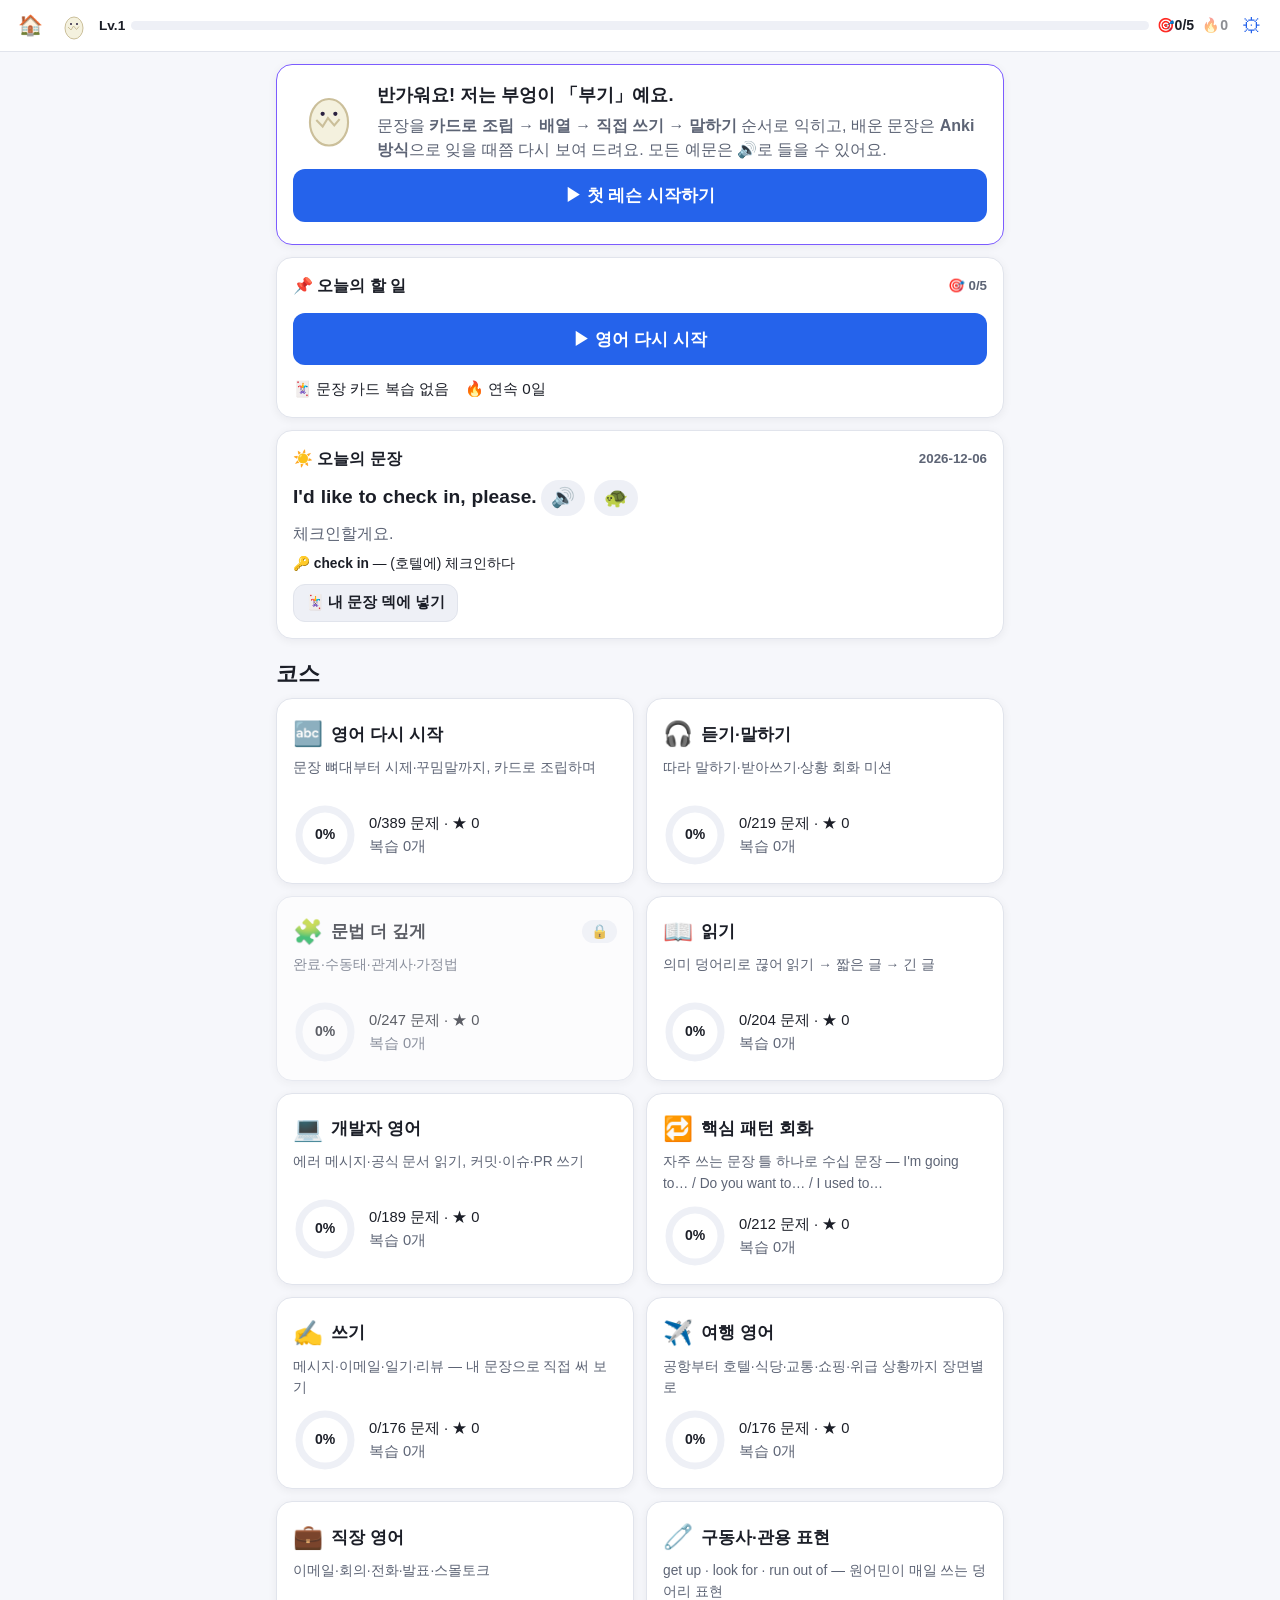
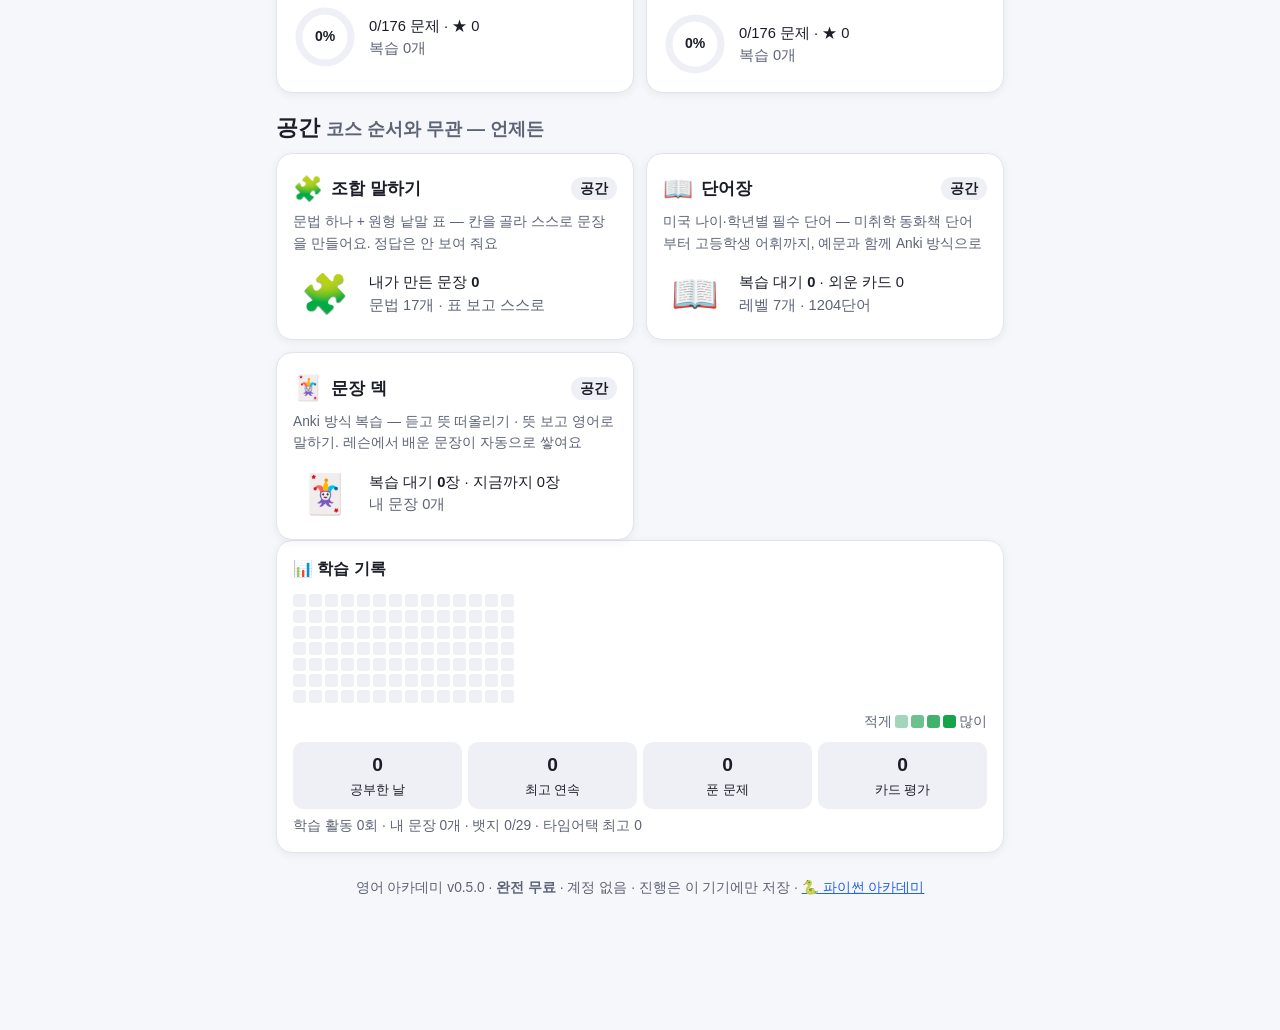
==== commit 47e3e54a: "v0.5.0: 🧩 조합 말하기 — 원형 낱말 표 + 문법 설명만 보고 스스로 문장 만들기 - 문법 17개(be동사·현재·부정·질문·과거·미래·진행·can·have to·There " ====
--- a/index.html
+++ b/index.html
@@ -5,7 +5,7 @@
 <meta name="viewport" content="width=device-width, initial-scale=1, viewport-fit=cover">
 <meta name="theme-color" content="#14161c">
 <title>영어 아카데미</title>
-<link rel="stylesheet" href="core/ui.css?v=0.4.0">
+<link rel="stylesheet" href="core/ui.css?v=0.5.0">
 <link rel="manifest" href="manifest.webmanifest">
 <link rel="apple-touch-icon" href="assets/icon.svg">
 <link rel="icon" href="data:image/svg+xml,<svg xmlns=%22http://www.w3.org/2000/svg%22 viewBox=%220 0 100 100%22><text y=%22.9em%22 font-size=%2290%22>🦉</text></svg>">
@@ -16,22 +16,22 @@
 <div id="toasts"></div>
 <canvas id="confetti"></canvas>
 <!-- 로드 순서를 바꾸지 말 것 (HANDOFF 2절) -->
-<script src="core/config.js?v=0.4.0"></script>
-<script src="core/util.js?v=0.4.0"></script>
-<script src="shared/contractions.js?v=0.4.0"></script>
-<script src="shared/mistakes.js?v=0.4.0"></script>
-<script src="shared/badges.js?v=0.4.0"></script>
-<script src="core/grader.js?v=0.4.0"></script>
-<script src="core/content.js?v=0.4.0"></script>
-<script src="core/storage.js?v=0.4.0"></script>
-<script src="core/anki.js?v=0.4.0"></script>
-<script src="core/game.js?v=0.4.0"></script>
-<script src="core/fx.js?v=0.4.0"></script>
-<script src="core/speech.js?v=0.4.0"></script>
-<script src="core/ui.js?v=0.4.0"></script>
-<script src="core/sync.js?v=0.4.0"></script>
-<script src="core/meta.js?v=0.4.0"></script>
-<script src="core/deck.js?v=0.4.0"></script>
-<script src="core/hub.js?v=0.4.0"></script>
+<script src="core/config.js?v=0.5.0"></script>
+<script src="core/util.js?v=0.5.0"></script>
+<script src="shared/contractions.js?v=0.5.0"></script>
+<script src="shared/mistakes.js?v=0.5.0"></script>
+<script src="shared/badges.js?v=0.5.0"></script>
+<script src="core/grader.js?v=0.5.0"></script>
+<script src="core/content.js?v=0.5.0"></script>
+<script src="core/storage.js?v=0.5.0"></script>
+<script src="core/anki.js?v=0.5.0"></script>
+<script src="core/game.js?v=0.5.0"></script>
+<script src="core/fx.js?v=0.5.0"></script>
+<script src="core/speech.js?v=0.5.0"></script>
+<script src="core/ui.js?v=0.5.0"></script>
+<script src="core/sync.js?v=0.5.0"></script>
+<script src="core/meta.js?v=0.5.0"></script>
+<script src="core/deck.js?v=0.5.0"></script>
+<script src="core/hub.js?v=0.5.0"></script>
 </body>
 </html>
--- a/core/ui.css
+++ b/core/ui.css
@@ -160,3 +160,18 @@
 .grp-tabs{display:flex;flex-wrap:wrap;gap:6px;margin:10px 0}.grp-tabs .chip{text-decoration:none;color:var(--text);white-space:normal}.grp-tabs .chip.on{background:var(--primary);color:#fff}
 .grp-h{margin:16px 0 6px}.wlist{display:flex;flex-direction:column}.wrow{padding:10px 0;border-bottom:1px solid var(--border)}.wr-top{display:flex;flex-wrap:wrap;gap:4px 8px;align-items:center}.wr-w{font-size:1.15em}.wr-ko{font-weight:600}
 .wr-ex{margin:4px 0 2px}.hl{color:var(--primary)}.wc-word{font-size:2em;font-weight:800;margin:8px 0 2px;word-break:break-word}.wc-ex{font-size:1.15em;margin:10px 0 4px}.blank-w{color:var(--primary);font-weight:800;letter-spacing:1px}
+
+/* 🧩 조합 말하기 */
+.combo-list{display:flex;flex-direction:column}.combo-row{display:flex;justify-content:space-between;align-items:center;gap:8px;padding:10px 0;border-bottom:1px solid var(--border);color:var(--text);text-decoration:none;flex-wrap:wrap}.combo-row:last-child{border-bottom:0}
+.combo-f{display:flex;flex-wrap:wrap;align-items:center;gap:4px}.combo-f.big{font-size:1.1em;margin-bottom:10px}.cf{border:2px solid currentColor;border-radius:8px;padding:1px 8px;font-weight:700;font-size:.92em;white-space:nowrap}.cf.r-S,.ctab th.r-S{color:var(--rS)}.cf.r-V,.ctab th.r-V{color:var(--rV)}.cf.r-O,.cf.r-M,.ctab th.r-M{color:var(--rM)}.cf.r-O,.ctab th.r-O{color:var(--rO)}.cf-plus{color:var(--muted);font-weight:700}
+.combo-top{display:flex;justify-content:space-between;align-items:center;gap:8px;margin-bottom:10px;flex-wrap:wrap}
+.ctab-wrap{overflow-x:auto;-webkit-overflow-scrolling:touch;margin:0 -4px}.ctab{border-collapse:separate;border-spacing:4px;width:100%;table-layout:fixed}.ctab th{font-size:.85em;padding:4px 2px;border-bottom:3px solid currentColor;text-align:center}.ctab td{vertical-align:top;padding:0}
+.ctab col.fixed-col{width:58px}.cc{display:flex;flex-direction:column;align-items:center;justify-content:center;width:100%;min-height:52px;padding:6px 3px;hyphens:manual;overflow-wrap:normal;border:1px solid var(--border);border-radius:10px;background:var(--surface2);color:var(--text);font:inherit;cursor:pointer;text-align:center}
+.ctab.wide .cc-w{font-size:.86em}.ctab.wide .cc-ko{font-size:.66em}.fixed-td .cc-w{font-size:.86em}
+.cc-w{font-weight:700;font-size:.98em;line-height:1.2}.cc-ko{font-size:.72em;color:var(--muted);margin-top:2px;line-height:1.2}.fixed-td{vertical-align:middle!important}.fixed-td .cc{min-height:64px;border-style:dashed;margin-bottom:4px}
+.combo-tools{display:flex;justify-content:flex-end;margin-top:8px}.combo-rule table{border-collapse:collapse;margin:6px 0}.combo-rule td,.combo-rule th{border:1px solid var(--border);padding:4px 8px;text-align:left}.combo-rule ul{margin:4px 0;padding-left:20px}
+.combo-in{display:flex;gap:8px}.combo-in input{flex:1;min-width:0;font:inherit;font-size:1.05em;padding:10px 12px;border-radius:10px;border:1px solid var(--border);background:var(--surface2);color:var(--text)}
+.combo-sent{font-size:1.15em;font-weight:700;margin:6px 0}.combo-notes{margin:4px 0 2px;padding-left:20px}.made{margin:0;padding-left:22px}.made li{padding:3px 0}
+#cfb .fb{margin-top:10px}
+.fb.fix{background:color-mix(in srgb,var(--warn) 10%,transparent);border:1px solid color-mix(in srgb,var(--warn) 40%,transparent)}
+@media (max-width:360px){.ctab{border-spacing:2px}.cc{padding:5px 1px;min-height:46px}.cc-w,.ctab.wide .cc-w{font-size:.8em}.cc-ko,.ctab.wide .cc-ko{font-size:.64em}.ctab col.fixed-col{width:44px}.ctab th{font-size:.75em}}
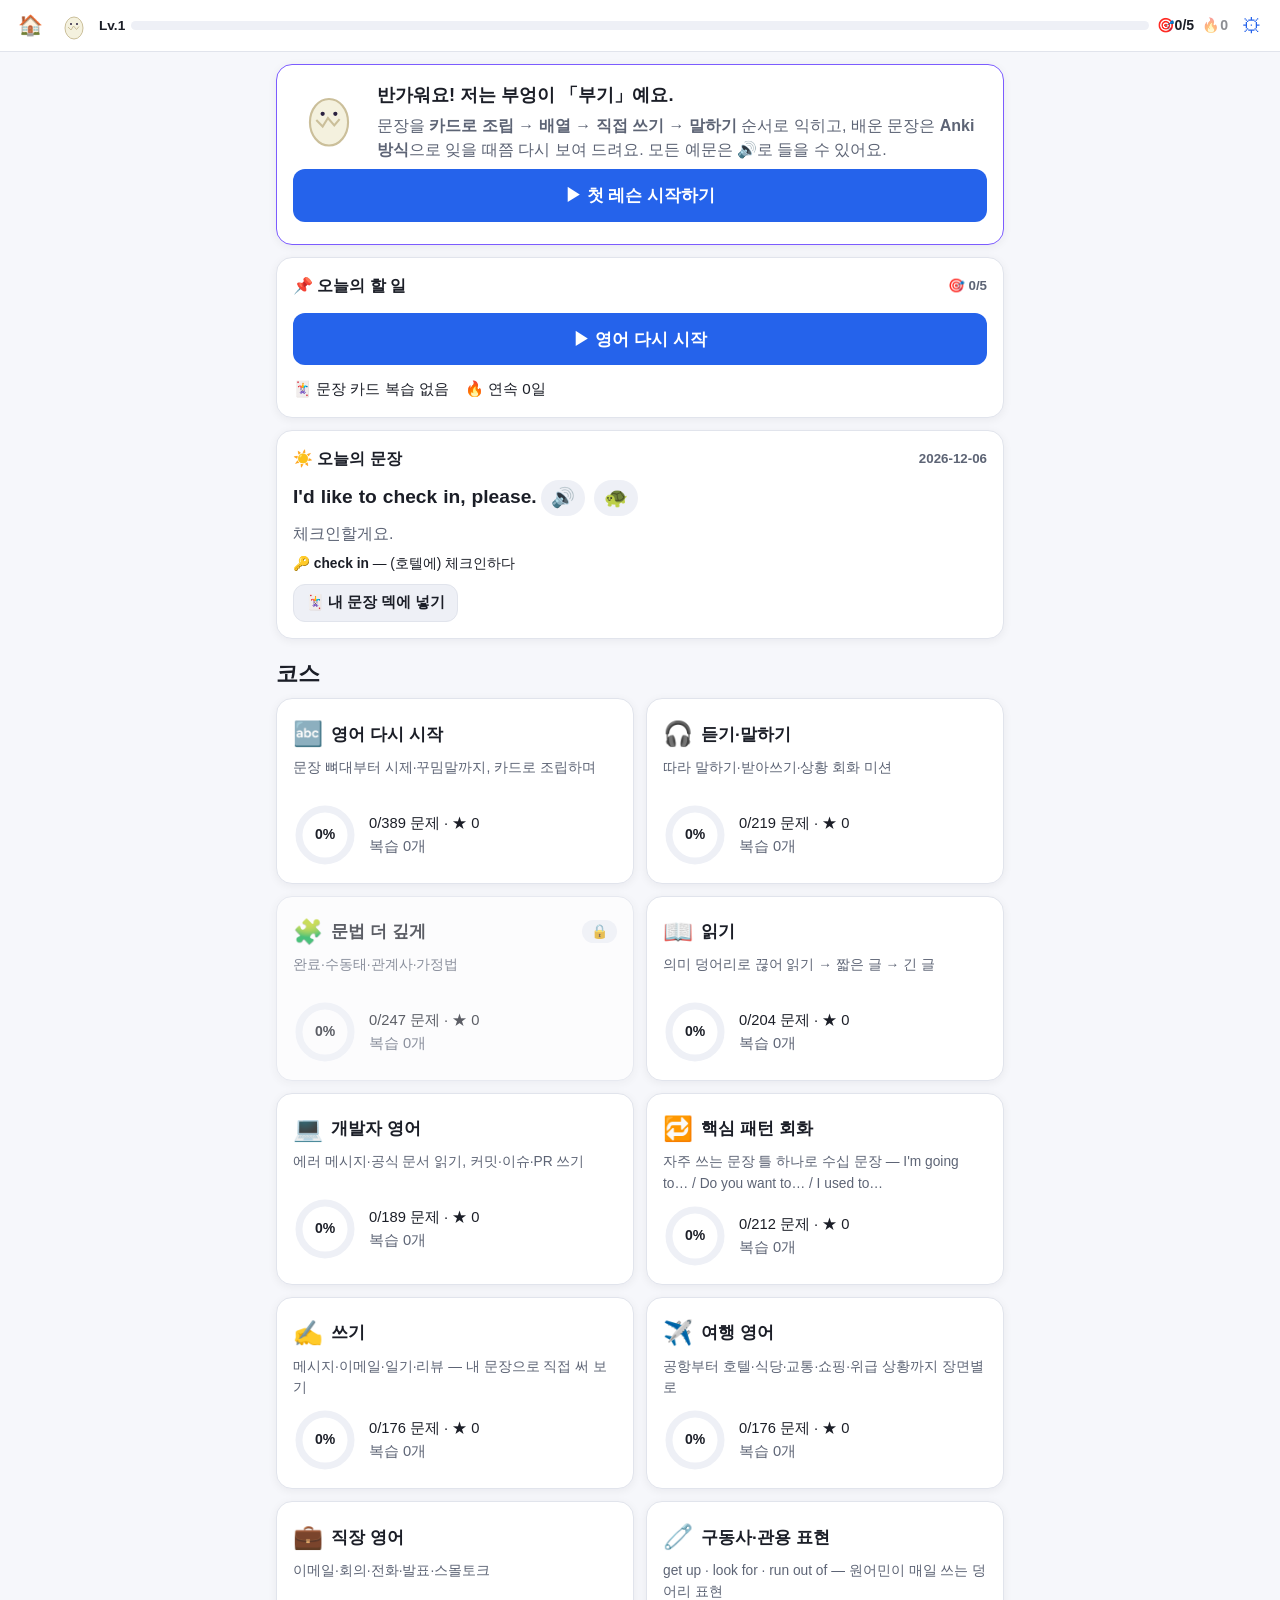
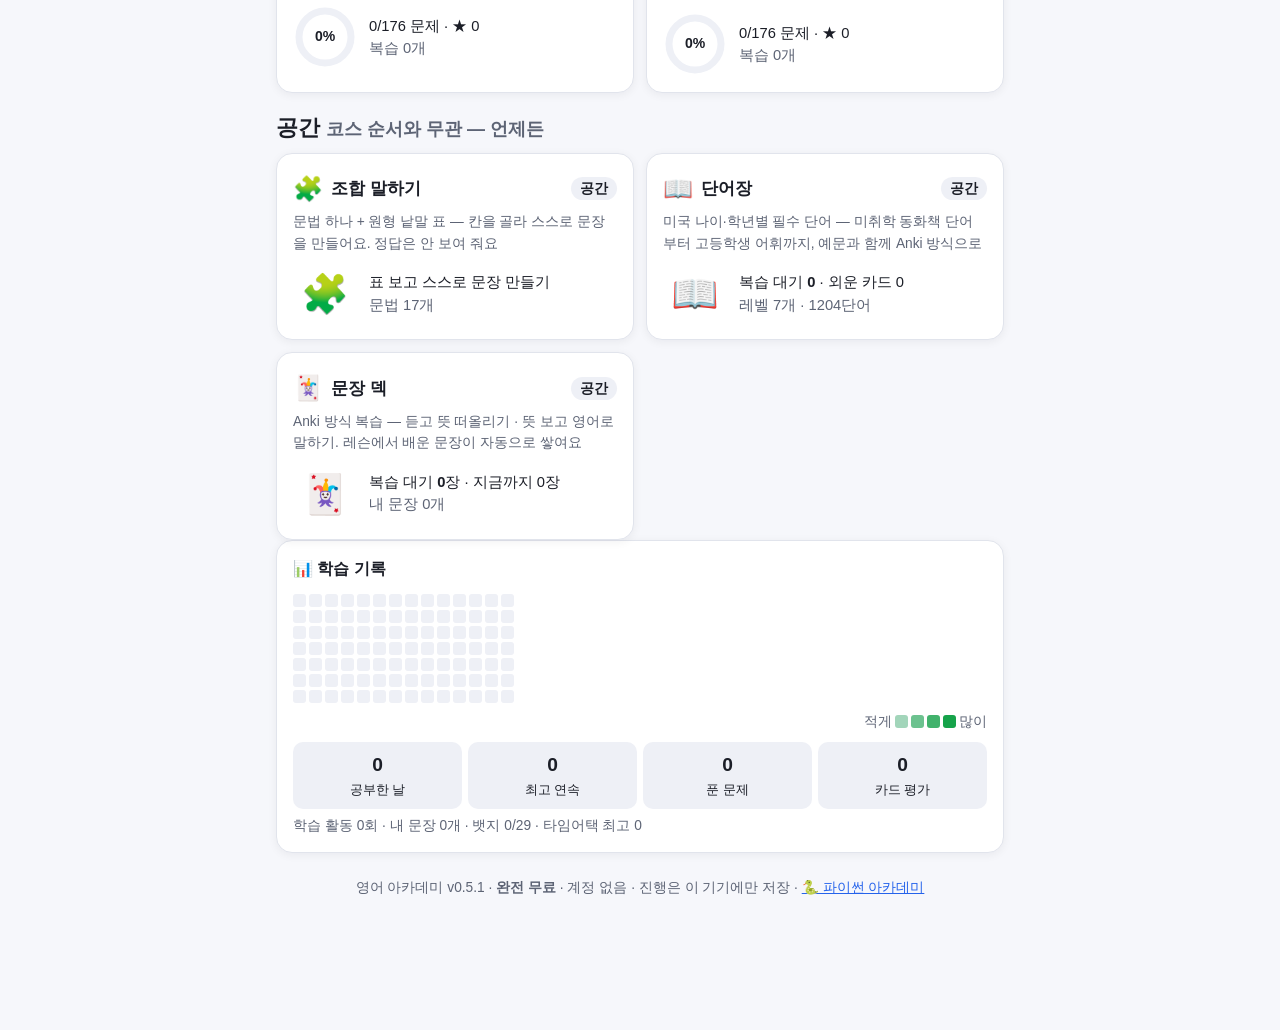
==== commit 04c37328: "v0.5.1: 조합 말하기 — 만든 문장 개수 대신 문법별 마지막 학습 날짜·이어서 하기 Co-Authored-By: Claude Opus 5.5 <noreply@anthropic" ====
--- a/index.html
+++ b/index.html
@@ -5,7 +5,7 @@
 <meta name="viewport" content="width=device-width, initial-scale=1, viewport-fit=cover">
 <meta name="theme-color" content="#14161c">
 <title>영어 아카데미</title>
-<link rel="stylesheet" href="core/ui.css?v=0.5.0">
+<link rel="stylesheet" href="core/ui.css?v=0.5.1">
 <link rel="manifest" href="manifest.webmanifest">
 <link rel="apple-touch-icon" href="assets/icon.svg">
 <link rel="icon" href="data:image/svg+xml,<svg xmlns=%22http://www.w3.org/2000/svg%22 viewBox=%220 0 100 100%22><text y=%22.9em%22 font-size=%2290%22>🦉</text></svg>">
@@ -16,22 +16,22 @@
 <div id="toasts"></div>
 <canvas id="confetti"></canvas>
 <!-- 로드 순서를 바꾸지 말 것 (HANDOFF 2절) -->
-<script src="core/config.js?v=0.5.0"></script>
-<script src="core/util.js?v=0.5.0"></script>
-<script src="shared/contractions.js?v=0.5.0"></script>
-<script src="shared/mistakes.js?v=0.5.0"></script>
-<script src="shared/badges.js?v=0.5.0"></script>
-<script src="core/grader.js?v=0.5.0"></script>
-<script src="core/content.js?v=0.5.0"></script>
-<script src="core/storage.js?v=0.5.0"></script>
-<script src="core/anki.js?v=0.5.0"></script>
-<script src="core/game.js?v=0.5.0"></script>
-<script src="core/fx.js?v=0.5.0"></script>
-<script src="core/speech.js?v=0.5.0"></script>
-<script src="core/ui.js?v=0.5.0"></script>
-<script src="core/sync.js?v=0.5.0"></script>
-<script src="core/meta.js?v=0.5.0"></script>
-<script src="core/deck.js?v=0.5.0"></script>
-<script src="core/hub.js?v=0.5.0"></script>
+<script src="core/config.js?v=0.5.1"></script>
+<script src="core/util.js?v=0.5.1"></script>
+<script src="shared/contractions.js?v=0.5.1"></script>
+<script src="shared/mistakes.js?v=0.5.1"></script>
+<script src="shared/badges.js?v=0.5.1"></script>
+<script src="core/grader.js?v=0.5.1"></script>
+<script src="core/content.js?v=0.5.1"></script>
+<script src="core/storage.js?v=0.5.1"></script>
+<script src="core/anki.js?v=0.5.1"></script>
+<script src="core/game.js?v=0.5.1"></script>
+<script src="core/fx.js?v=0.5.1"></script>
+<script src="core/speech.js?v=0.5.1"></script>
+<script src="core/ui.js?v=0.5.1"></script>
+<script src="core/sync.js?v=0.5.1"></script>
+<script src="core/meta.js?v=0.5.1"></script>
+<script src="core/deck.js?v=0.5.1"></script>
+<script src="core/hub.js?v=0.5.1"></script>
 </body>
 </html>
--- a/core/ui.css
+++ b/core/ui.css
@@ -162,7 +162,7 @@
 .wr-ex{margin:4px 0 2px}.hl{color:var(--primary)}.wc-word{font-size:2em;font-weight:800;margin:8px 0 2px;word-break:break-word}.wc-ex{font-size:1.15em;margin:10px 0 4px}.blank-w{color:var(--primary);font-weight:800;letter-spacing:1px}
 
 /* 🧩 조합 말하기 */
-.combo-list{display:flex;flex-direction:column}.combo-row{display:flex;justify-content:space-between;align-items:center;gap:8px;padding:10px 0;border-bottom:1px solid var(--border);color:var(--text);text-decoration:none;flex-wrap:wrap}.combo-row:last-child{border-bottom:0}
+.combo-list{display:flex;flex-direction:column}.combo-row{display:flex;flex-direction:column;align-items:flex-start;gap:4px;padding:10px 0;border-bottom:1px solid var(--border);color:var(--text);text-decoration:none;flex-wrap:wrap}.combo-row:last-child{border-bottom:0}
 .combo-f{display:flex;flex-wrap:wrap;align-items:center;gap:4px}.combo-f.big{font-size:1.1em;margin-bottom:10px}.cf{border:2px solid currentColor;border-radius:8px;padding:1px 8px;font-weight:700;font-size:.92em;white-space:nowrap}.cf.r-S,.ctab th.r-S{color:var(--rS)}.cf.r-V,.ctab th.r-V{color:var(--rV)}.cf.r-O,.cf.r-M,.ctab th.r-M{color:var(--rM)}.cf.r-O,.ctab th.r-O{color:var(--rO)}.cf-plus{color:var(--muted);font-weight:700}
 .combo-top{display:flex;justify-content:space-between;align-items:center;gap:8px;margin-bottom:10px;flex-wrap:wrap}
 .ctab-wrap{overflow-x:auto;-webkit-overflow-scrolling:touch;margin:0 -4px}.ctab{border-collapse:separate;border-spacing:4px;width:100%;table-layout:fixed}.ctab th{font-size:.85em;padding:4px 2px;border-bottom:3px solid currentColor;text-align:center}.ctab td{vertical-align:top;padding:0}
@@ -175,3 +175,4 @@
 #cfb .fb{margin-top:10px}
 .fb.fix{background:color-mix(in srgb,var(--warn) 10%,transparent);border:1px solid color-mix(in srgb,var(--warn) 40%,transparent)}
 @media (max-width:360px){.ctab{border-spacing:2px}.cc{padding:5px 1px;min-height:46px}.cc-w,.ctab.wide .cc-w{font-size:.8em}.cc-ko,.ctab.wide .cc-ko{font-size:.64em}.ctab col.fixed-col{width:44px}.ctab th{font-size:.75em}}
+.combo-row.latest{background:color-mix(in srgb,var(--primary) 8%,transparent);border-radius:10px;padding-left:8px;padding-right:8px}.combo-last{margin:-4px 0 8px}
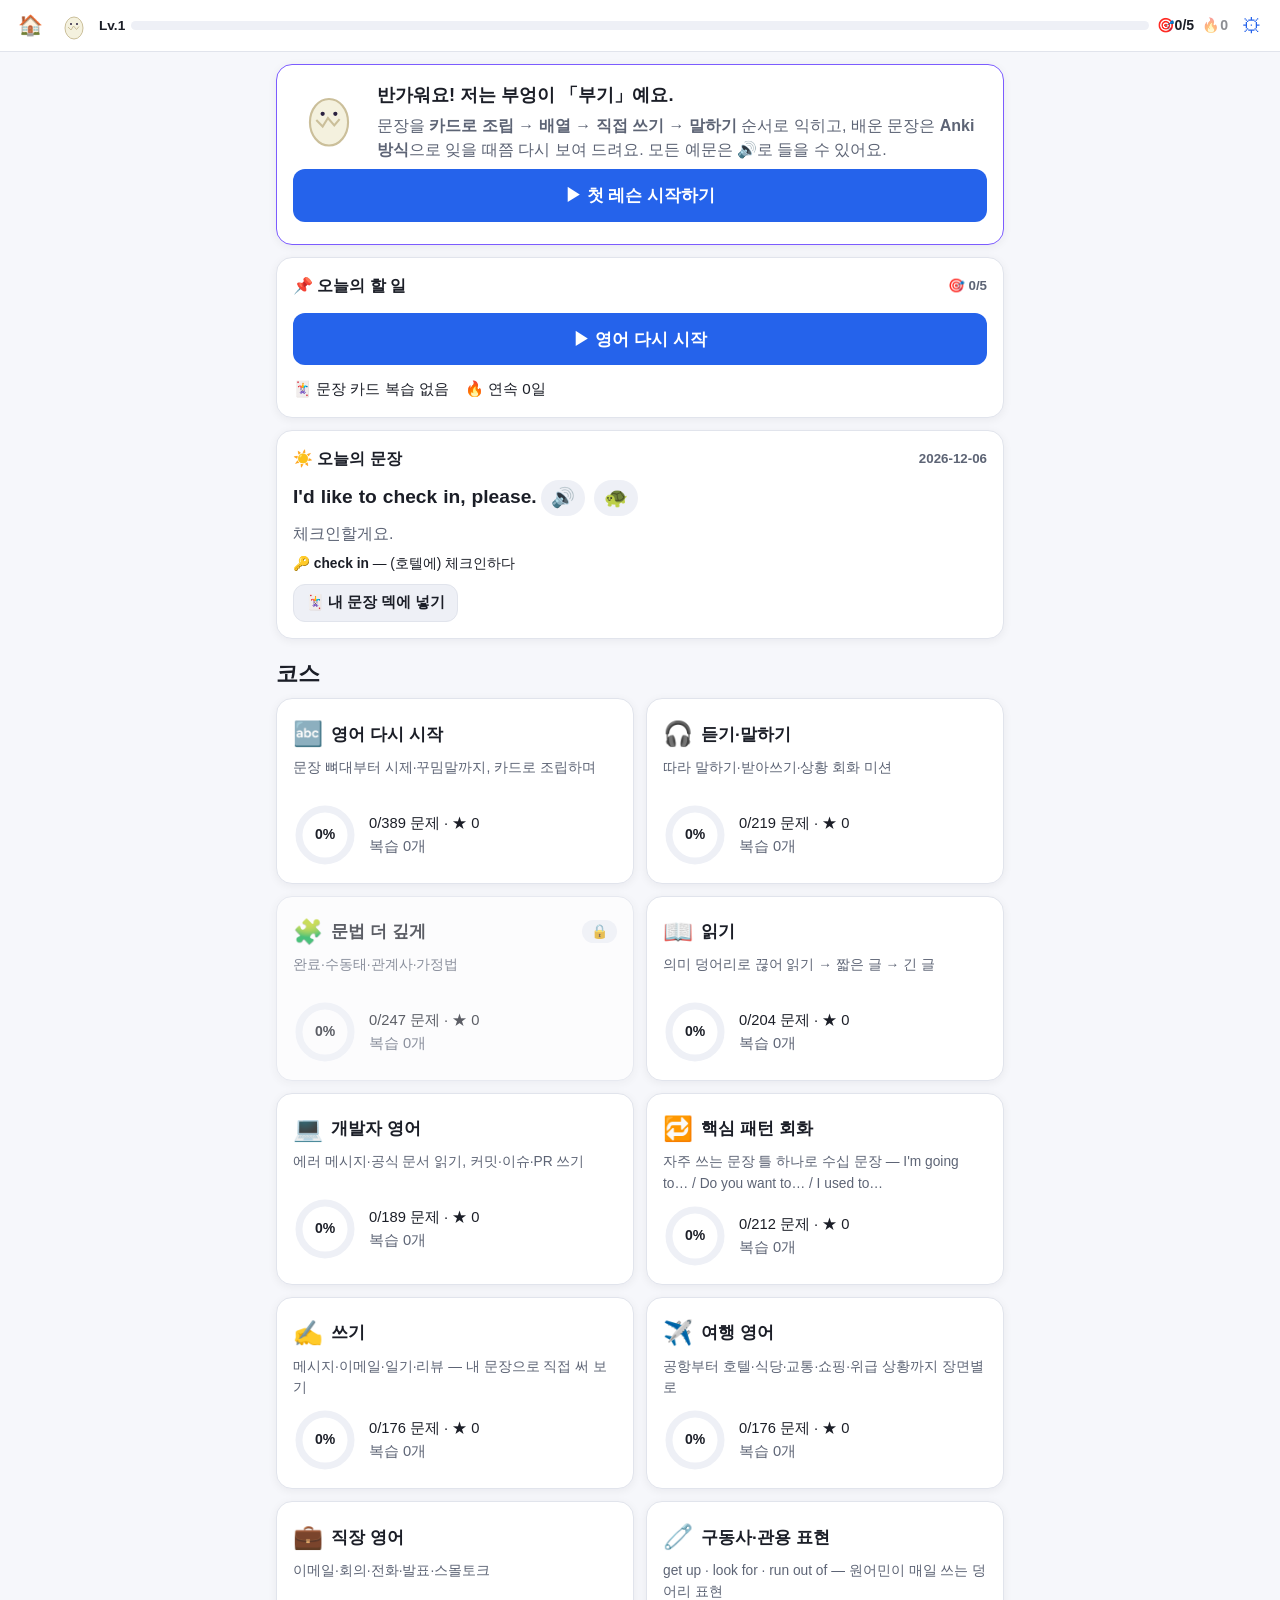
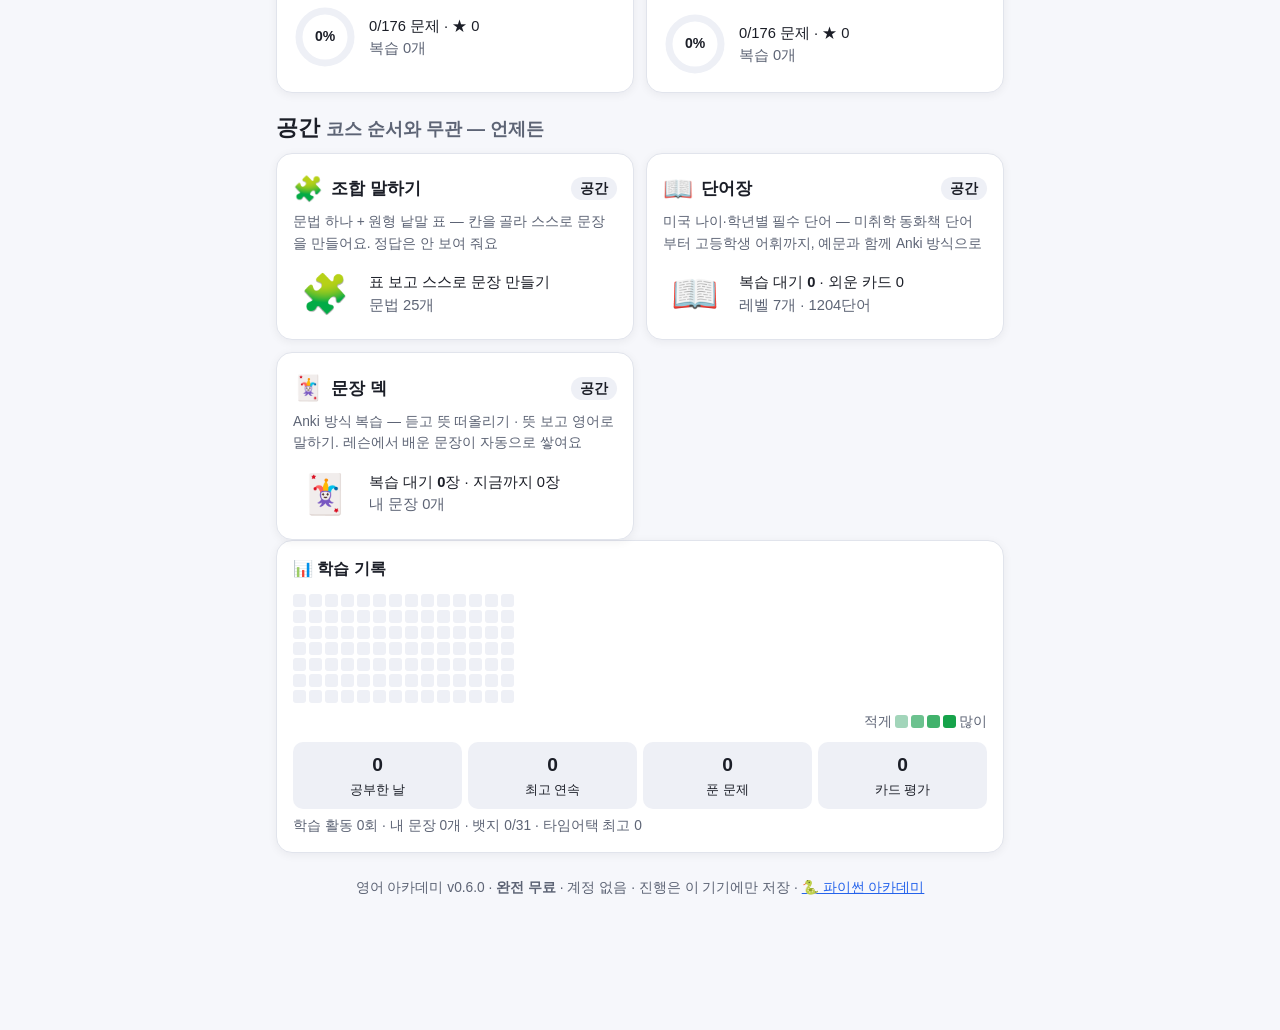
==== commit 4399eae1: "v0.6.0: 🔗 조합 말하기 — 바꿔 말하기 사슬 (만든 문장을 부정·질문·과거·미래·진행으로 스스로 바꿔 쓰기) - core/combo.js: Combo.chain/chaina" ====
--- a/index.html
+++ b/index.html
@@ -5,7 +5,7 @@
 <meta name="viewport" content="width=device-width, initial-scale=1, viewport-fit=cover">
 <meta name="theme-color" content="#14161c">
 <title>영어 아카데미</title>
-<link rel="stylesheet" href="core/ui.css?v=0.5.1">
+<link rel="stylesheet" href="core/ui.css?v=0.6.0">
 <link rel="manifest" href="manifest.webmanifest">
 <link rel="apple-touch-icon" href="assets/icon.svg">
 <link rel="icon" href="data:image/svg+xml,<svg xmlns=%22http://www.w3.org/2000/svg%22 viewBox=%220 0 100 100%22><text y=%22.9em%22 font-size=%2290%22>🦉</text></svg>">
@@ -16,22 +16,22 @@
 <div id="toasts"></div>
 <canvas id="confetti"></canvas>
 <!-- 로드 순서를 바꾸지 말 것 (HANDOFF 2절) -->
-<script src="core/config.js?v=0.5.1"></script>
-<script src="core/util.js?v=0.5.1"></script>
-<script src="shared/contractions.js?v=0.5.1"></script>
-<script src="shared/mistakes.js?v=0.5.1"></script>
-<script src="shared/badges.js?v=0.5.1"></script>
-<script src="core/grader.js?v=0.5.1"></script>
-<script src="core/content.js?v=0.5.1"></script>
-<script src="core/storage.js?v=0.5.1"></script>
-<script src="core/anki.js?v=0.5.1"></script>
-<script src="core/game.js?v=0.5.1"></script>
-<script src="core/fx.js?v=0.5.1"></script>
-<script src="core/speech.js?v=0.5.1"></script>
-<script src="core/ui.js?v=0.5.1"></script>
-<script src="core/sync.js?v=0.5.1"></script>
-<script src="core/meta.js?v=0.5.1"></script>
-<script src="core/deck.js?v=0.5.1"></script>
-<script src="core/hub.js?v=0.5.1"></script>
+<script src="core/config.js?v=0.6.0"></script>
+<script src="core/util.js?v=0.6.0"></script>
+<script src="shared/contractions.js?v=0.6.0"></script>
+<script src="shared/mistakes.js?v=0.6.0"></script>
+<script src="shared/badges.js?v=0.6.0"></script>
+<script src="core/grader.js?v=0.6.0"></script>
+<script src="core/content.js?v=0.6.0"></script>
+<script src="core/storage.js?v=0.6.0"></script>
+<script src="core/anki.js?v=0.6.0"></script>
+<script src="core/game.js?v=0.6.0"></script>
+<script src="core/fx.js?v=0.6.0"></script>
+<script src="core/speech.js?v=0.6.0"></script>
+<script src="core/ui.js?v=0.6.0"></script>
+<script src="core/sync.js?v=0.6.0"></script>
+<script src="core/meta.js?v=0.6.0"></script>
+<script src="core/deck.js?v=0.6.0"></script>
+<script src="core/hub.js?v=0.6.0"></script>
 </body>
 </html>
--- a/core/ui.css
+++ b/core/ui.css
@@ -176,3 +176,4 @@
 .fb.fix{background:color-mix(in srgb,var(--warn) 10%,transparent);border:1px solid color-mix(in srgb,var(--warn) 40%,transparent)}
 @media (max-width:360px){.ctab{border-spacing:2px}.cc{padding:5px 1px;min-height:46px}.cc-w,.ctab.wide .cc-w{font-size:.8em}.cc-ko,.ctab.wide .cc-ko{font-size:.64em}.ctab col.fixed-col{width:44px}.ctab th{font-size:.75em}}
 .combo-row.latest{background:color-mix(in srgb,var(--primary) 8%,transparent);border-radius:10px;padding-left:8px;padding-right:8px}.combo-last{margin:-4px 0 8px}
+.chain-go{margin-top:10px}.chain-steps{display:flex;flex-wrap:wrap;align-items:center;gap:4px;margin-bottom:10px}.chip-step{border:1px solid var(--border);border-radius:999px;padding:1px 9px;font-size:.85em;color:var(--muted);white-space:nowrap}.chip-step.on{border-color:var(--primary);color:var(--text);font-weight:700;background:color-mix(in srgb,var(--primary) 12%,transparent)}.chip-step.done{border-color:var(--rO);color:var(--rO)}.chip-step.skip{text-decoration:line-through}.chain-ask{margin:10px 0 4px;font-size:1.05em}.chain-rule{margin-top:10px}.chain-rule summary{cursor:pointer;color:var(--muted);font-size:.92em}.chain-skip{margin-top:8px;text-align:right}.combo-chain .wide{margin-top:8px}
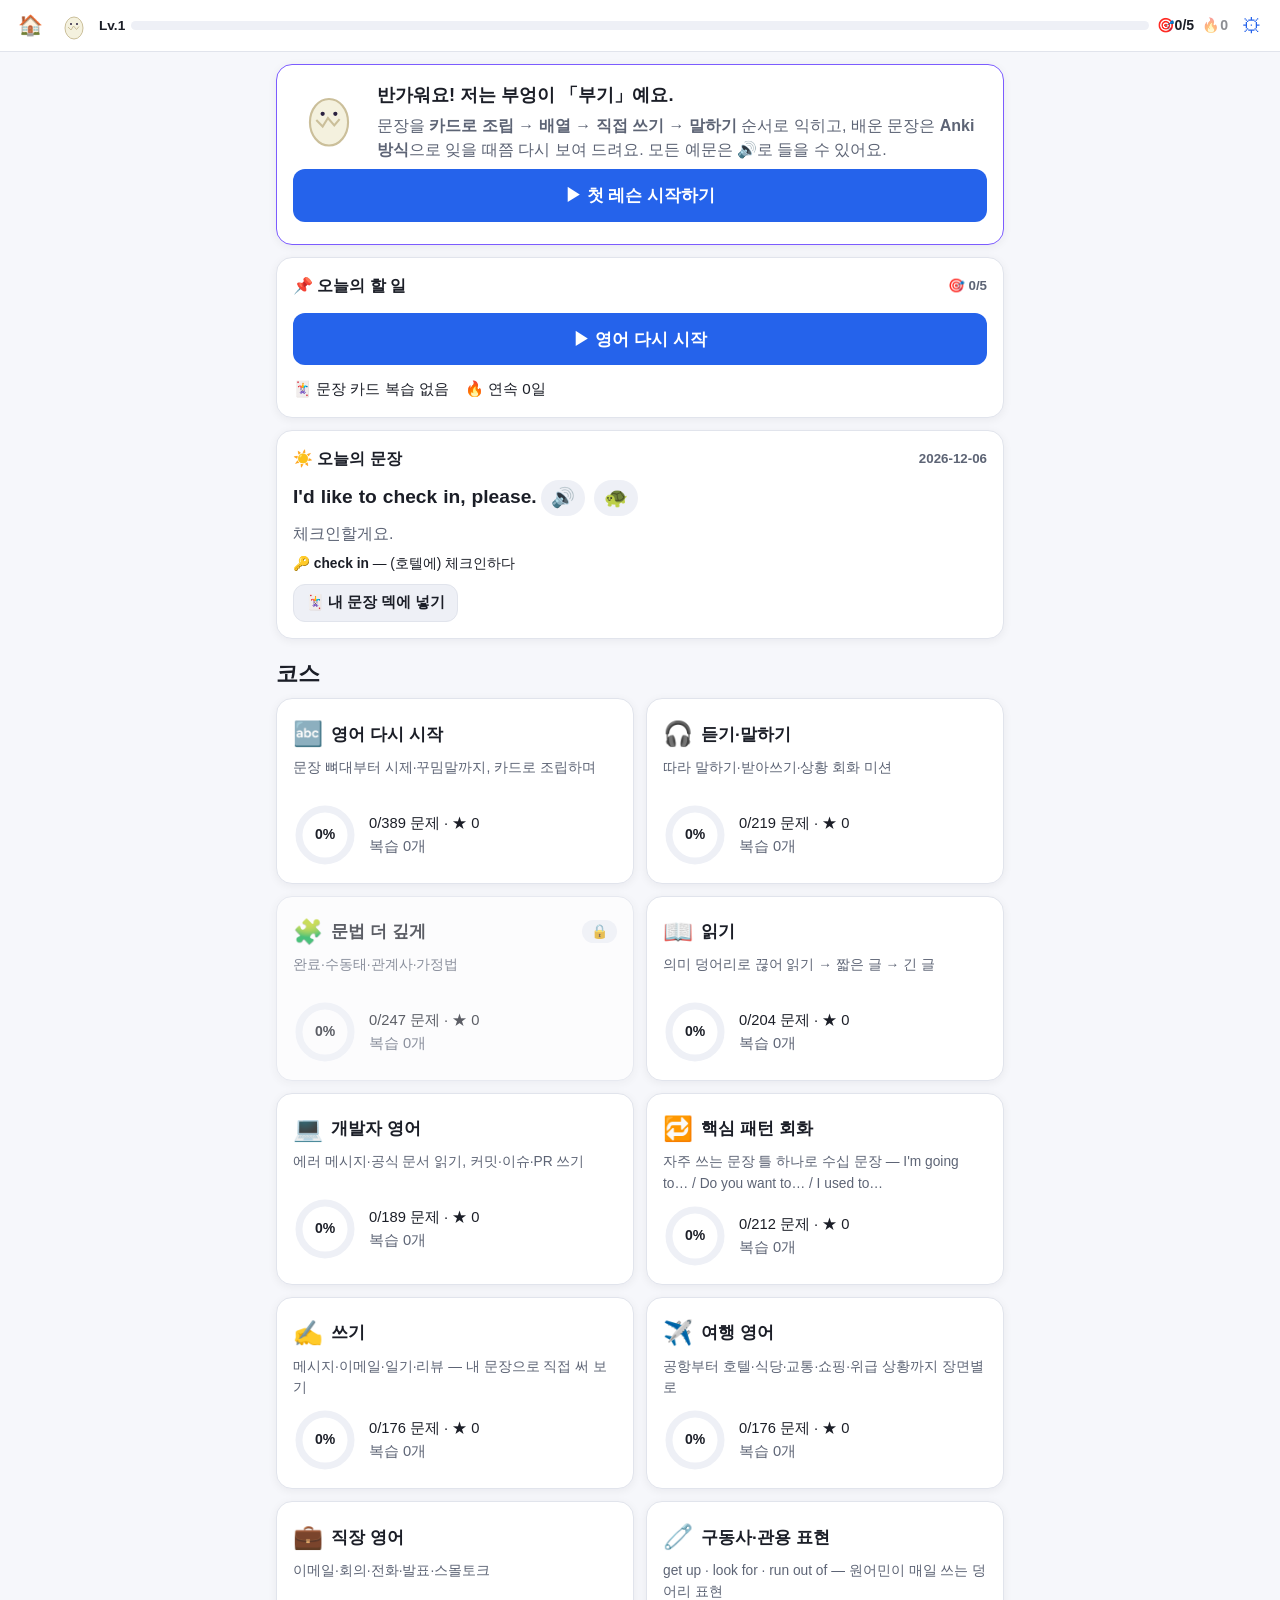
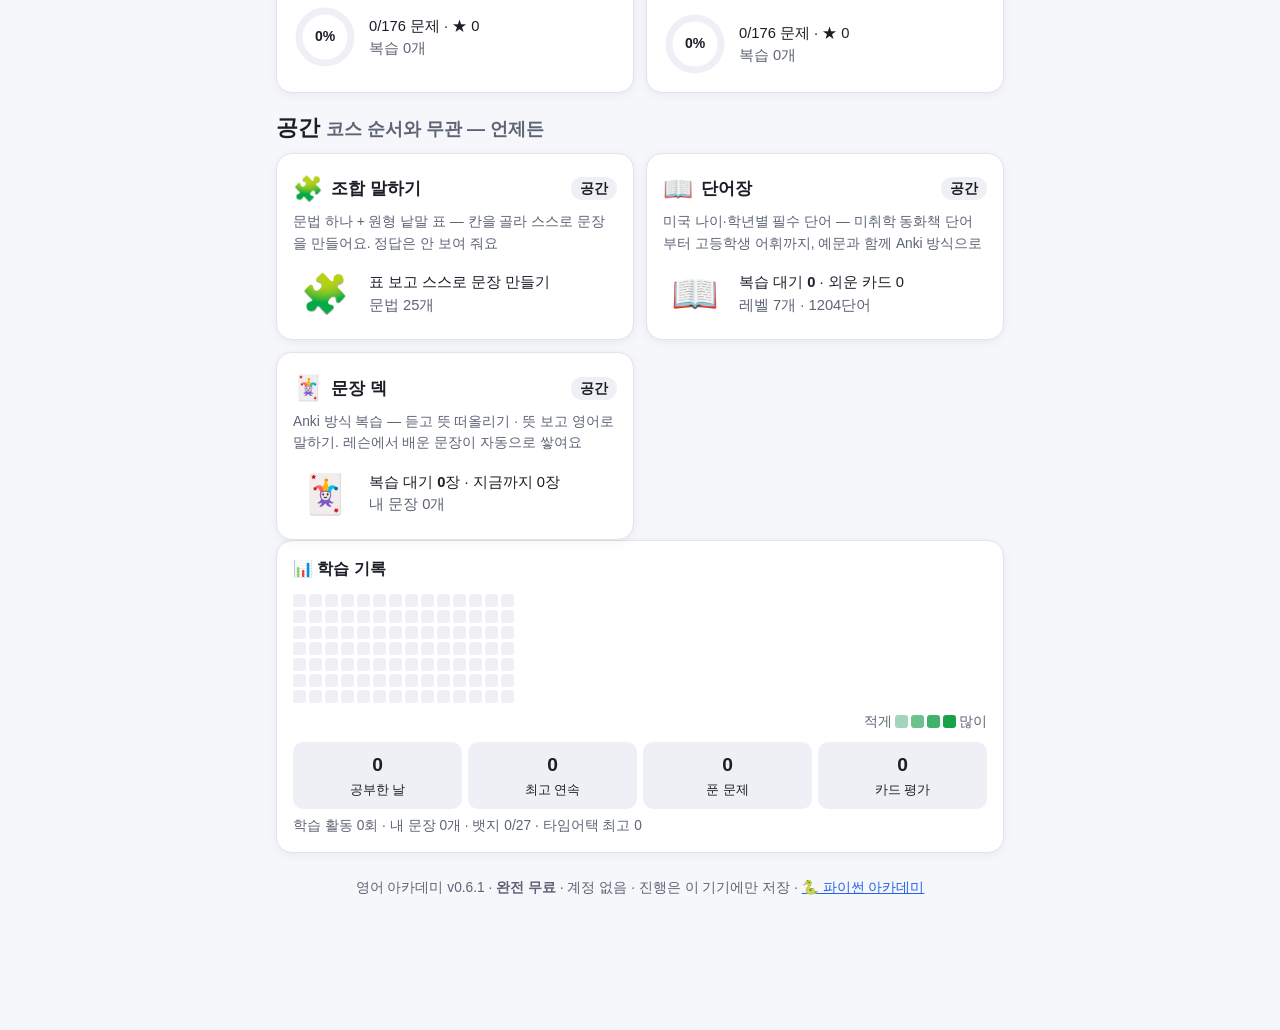
==== commit a897c2ed: "v0.6.1: 조합 말하기 — 「내가 만든 문장」 시스템 삭제 (카운터·목표·목록·중복 안내·뱃지 4개) 사용자 결정(11/8): 만든 문장 세기·모으기 불필요. 맞게 쓰면 XP " ====
--- a/index.html
+++ b/index.html
@@ -5,7 +5,7 @@
 <meta name="viewport" content="width=device-width, initial-scale=1, viewport-fit=cover">
 <meta name="theme-color" content="#14161c">
 <title>영어 아카데미</title>
-<link rel="stylesheet" href="core/ui.css?v=0.6.0">
+<link rel="stylesheet" href="core/ui.css?v=0.6.1">
 <link rel="manifest" href="manifest.webmanifest">
 <link rel="apple-touch-icon" href="assets/icon.svg">
 <link rel="icon" href="data:image/svg+xml,<svg xmlns=%22http://www.w3.org/2000/svg%22 viewBox=%220 0 100 100%22><text y=%22.9em%22 font-size=%2290%22>🦉</text></svg>">
@@ -16,22 +16,22 @@
 <div id="toasts"></div>
 <canvas id="confetti"></canvas>
 <!-- 로드 순서를 바꾸지 말 것 (HANDOFF 2절) -->
-<script src="core/config.js?v=0.6.0"></script>
-<script src="core/util.js?v=0.6.0"></script>
-<script src="shared/contractions.js?v=0.6.0"></script>
-<script src="shared/mistakes.js?v=0.6.0"></script>
-<script src="shared/badges.js?v=0.6.0"></script>
-<script src="core/grader.js?v=0.6.0"></script>
-<script src="core/content.js?v=0.6.0"></script>
-<script src="core/storage.js?v=0.6.0"></script>
-<script src="core/anki.js?v=0.6.0"></script>
-<script src="core/game.js?v=0.6.0"></script>
-<script src="core/fx.js?v=0.6.0"></script>
-<script src="core/speech.js?v=0.6.0"></script>
-<script src="core/ui.js?v=0.6.0"></script>
-<script src="core/sync.js?v=0.6.0"></script>
-<script src="core/meta.js?v=0.6.0"></script>
-<script src="core/deck.js?v=0.6.0"></script>
-<script src="core/hub.js?v=0.6.0"></script>
+<script src="core/config.js?v=0.6.1"></script>
+<script src="core/util.js?v=0.6.1"></script>
+<script src="shared/contractions.js?v=0.6.1"></script>
+<script src="shared/mistakes.js?v=0.6.1"></script>
+<script src="shared/badges.js?v=0.6.1"></script>
+<script src="core/grader.js?v=0.6.1"></script>
+<script src="core/content.js?v=0.6.1"></script>
+<script src="core/storage.js?v=0.6.1"></script>
+<script src="core/anki.js?v=0.6.1"></script>
+<script src="core/game.js?v=0.6.1"></script>
+<script src="core/fx.js?v=0.6.1"></script>
+<script src="core/speech.js?v=0.6.1"></script>
+<script src="core/ui.js?v=0.6.1"></script>
+<script src="core/sync.js?v=0.6.1"></script>
+<script src="core/meta.js?v=0.6.1"></script>
+<script src="core/deck.js?v=0.6.1"></script>
+<script src="core/hub.js?v=0.6.1"></script>
 </body>
 </html>
--- a/core/ui.css
+++ b/core/ui.css
@@ -171,7 +171,7 @@
 .cc-w{font-weight:700;font-size:.98em;line-height:1.2}.cc-ko{font-size:.72em;color:var(--muted);margin-top:2px;line-height:1.2}.fixed-td{vertical-align:middle!important}.fixed-td .cc{min-height:64px;border-style:dashed;margin-bottom:4px}
 .combo-tools{display:flex;justify-content:flex-end;margin-top:8px}.combo-rule table{border-collapse:collapse;margin:6px 0}.combo-rule td,.combo-rule th{border:1px solid var(--border);padding:4px 8px;text-align:left}.combo-rule ul{margin:4px 0;padding-left:20px}
 .combo-in{display:flex;gap:8px}.combo-in input{flex:1;min-width:0;font:inherit;font-size:1.05em;padding:10px 12px;border-radius:10px;border:1px solid var(--border);background:var(--surface2);color:var(--text)}
-.combo-sent{font-size:1.15em;font-weight:700;margin:6px 0}.combo-notes{margin:4px 0 2px;padding-left:20px}.made{margin:0;padding-left:22px}.made li{padding:3px 0}
+.combo-sent{font-size:1.15em;font-weight:700;margin:6px 0}.combo-notes{margin:4px 0 2px;padding-left:20px}
 #cfb .fb{margin-top:10px}
 .fb.fix{background:color-mix(in srgb,var(--warn) 10%,transparent);border:1px solid color-mix(in srgb,var(--warn) 40%,transparent)}
 @media (max-width:360px){.ctab{border-spacing:2px}.cc{padding:5px 1px;min-height:46px}.cc-w,.ctab.wide .cc-w{font-size:.8em}.cc-ko,.ctab.wide .cc-ko{font-size:.64em}.ctab col.fixed-col{width:44px}.ctab th{font-size:.75em}}
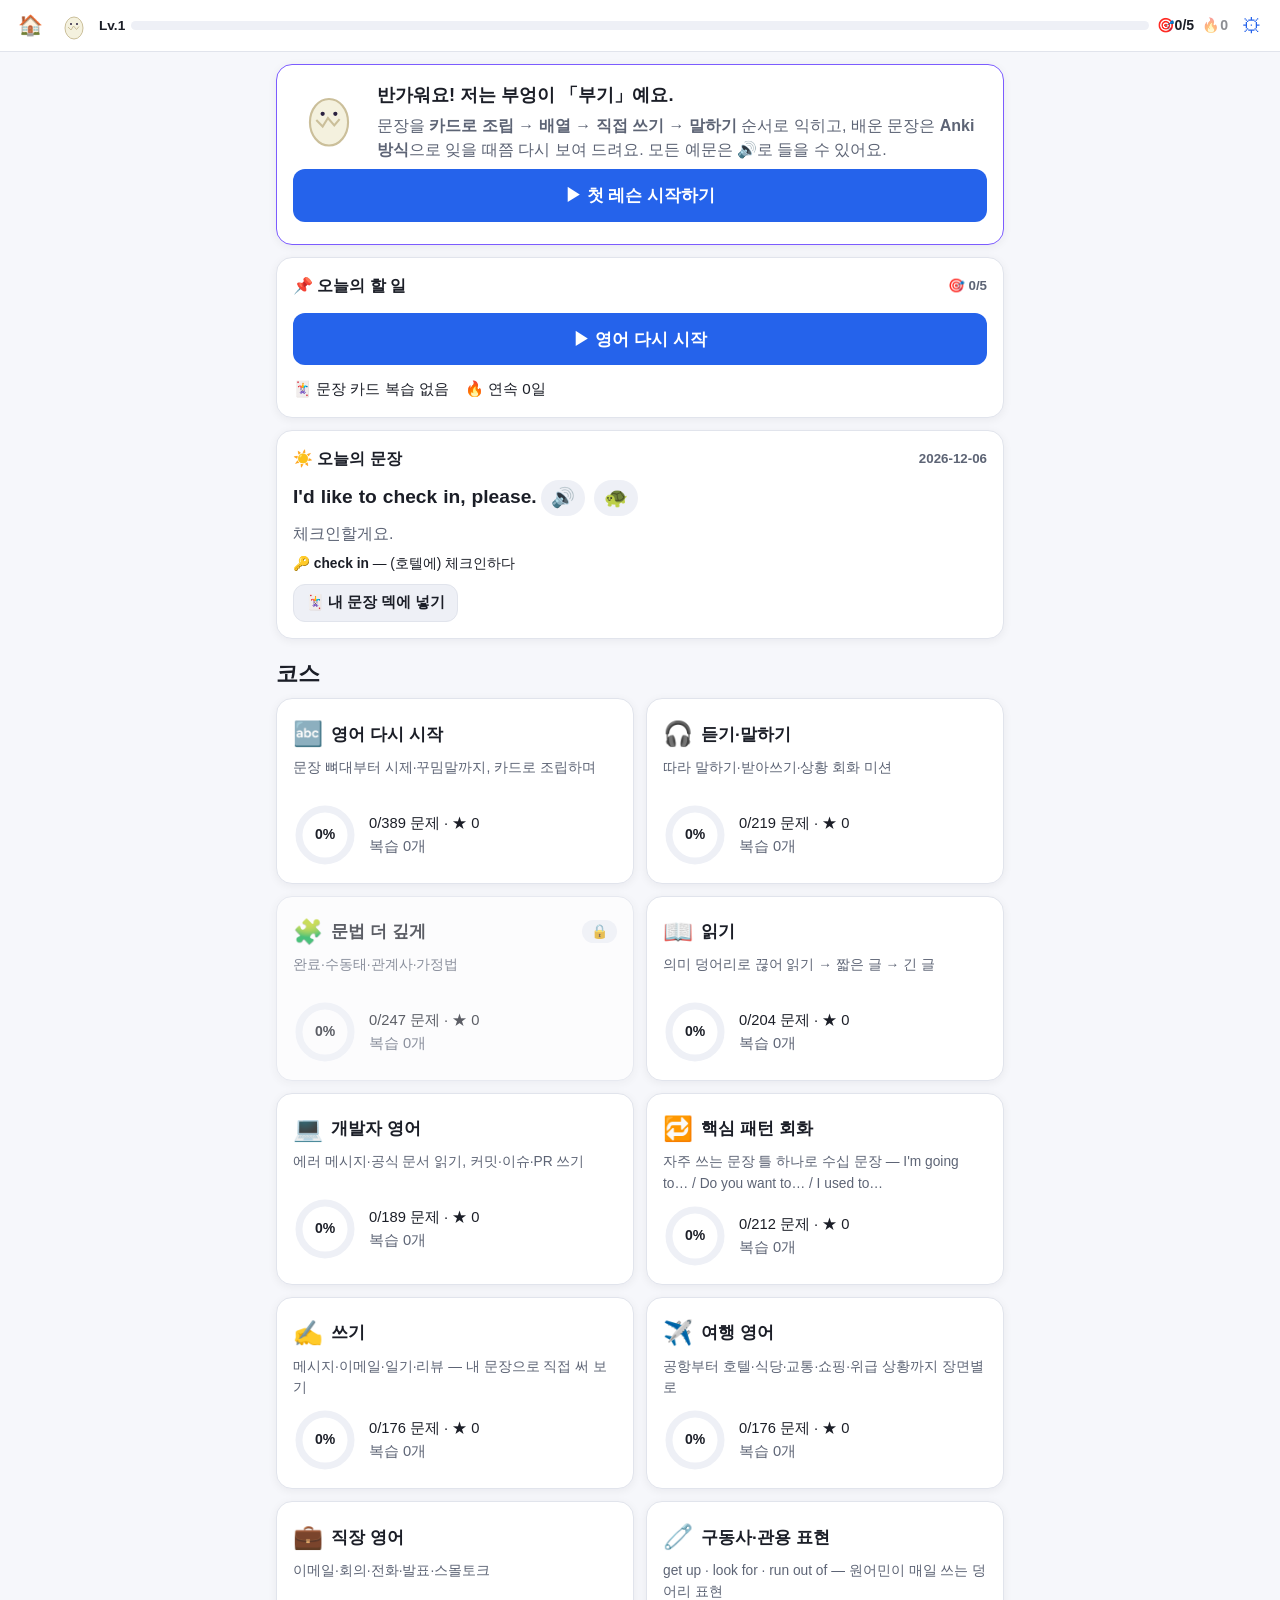
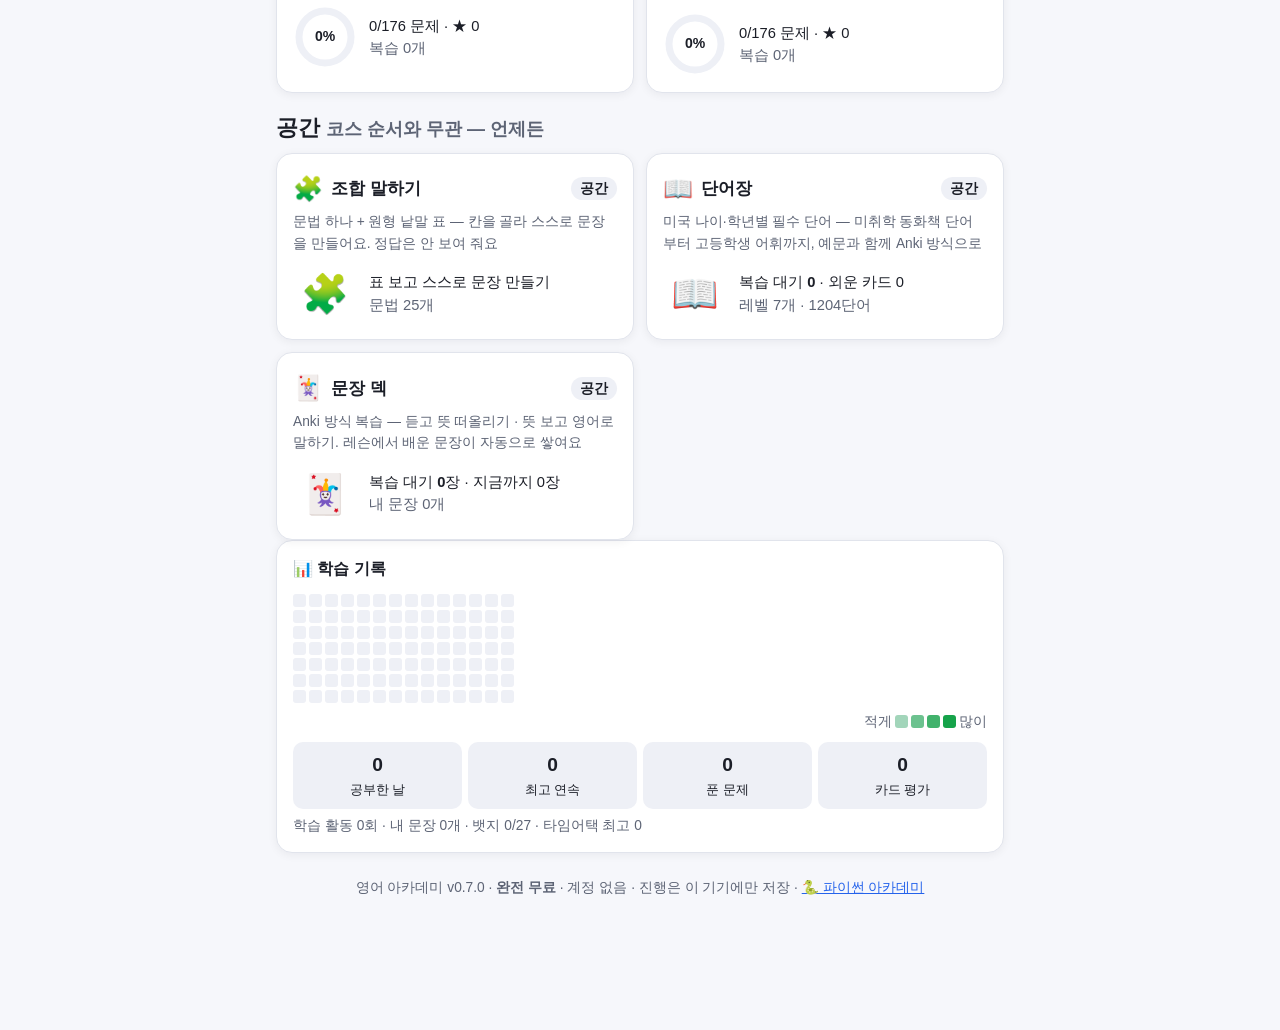
==== commit 9c990d8d: "wip: v0.7.0 조합 말하기 — 영어 검수 반영(alts·낱말 정리·norm), 문서 갱신, QA 진행 중 Co-Authored-By: Claude Sonnet 5.5 <no" ====
--- a/index.html
+++ b/index.html
@@ -5,7 +5,7 @@
 <meta name="viewport" content="width=device-width, initial-scale=1, viewport-fit=cover">
 <meta name="theme-color" content="#14161c">
 <title>영어 아카데미</title>
-<link rel="stylesheet" href="core/ui.css?v=0.6.1">
+<link rel="stylesheet" href="core/ui.css?v=0.7.0">
 <link rel="manifest" href="manifest.webmanifest">
 <link rel="apple-touch-icon" href="assets/icon.svg">
 <link rel="icon" href="data:image/svg+xml,<svg xmlns=%22http://www.w3.org/2000/svg%22 viewBox=%220 0 100 100%22><text y=%22.9em%22 font-size=%2290%22>🦉</text></svg>">
@@ -16,22 +16,22 @@
 <div id="toasts"></div>
 <canvas id="confetti"></canvas>
 <!-- 로드 순서를 바꾸지 말 것 (HANDOFF 2절) -->
-<script src="core/config.js?v=0.6.1"></script>
-<script src="core/util.js?v=0.6.1"></script>
-<script src="shared/contractions.js?v=0.6.1"></script>
-<script src="shared/mistakes.js?v=0.6.1"></script>
-<script src="shared/badges.js?v=0.6.1"></script>
-<script src="core/grader.js?v=0.6.1"></script>
-<script src="core/content.js?v=0.6.1"></script>
-<script src="core/storage.js?v=0.6.1"></script>
-<script src="core/anki.js?v=0.6.1"></script>
-<script src="core/game.js?v=0.6.1"></script>
-<script src="core/fx.js?v=0.6.1"></script>
-<script src="core/speech.js?v=0.6.1"></script>
-<script src="core/ui.js?v=0.6.1"></script>
-<script src="core/sync.js?v=0.6.1"></script>
-<script src="core/meta.js?v=0.6.1"></script>
-<script src="core/deck.js?v=0.6.1"></script>
-<script src="core/hub.js?v=0.6.1"></script>
+<script src="core/config.js?v=0.7.0"></script>
+<script src="core/util.js?v=0.7.0"></script>
+<script src="shared/contractions.js?v=0.7.0"></script>
+<script src="shared/mistakes.js?v=0.7.0"></script>
+<script src="shared/badges.js?v=0.7.0"></script>
+<script src="core/grader.js?v=0.7.0"></script>
+<script src="core/content.js?v=0.7.0"></script>
+<script src="core/storage.js?v=0.7.0"></script>
+<script src="core/anki.js?v=0.7.0"></script>
+<script src="core/game.js?v=0.7.0"></script>
+<script src="core/fx.js?v=0.7.0"></script>
+<script src="core/speech.js?v=0.7.0"></script>
+<script src="core/ui.js?v=0.7.0"></script>
+<script src="core/sync.js?v=0.7.0"></script>
+<script src="core/meta.js?v=0.7.0"></script>
+<script src="core/deck.js?v=0.7.0"></script>
+<script src="core/hub.js?v=0.7.0"></script>
 </body>
 </html>
--- a/core/ui.css
+++ b/core/ui.css
@@ -167,13 +167,13 @@
 .combo-top{display:flex;justify-content:space-between;align-items:center;gap:8px;margin-bottom:10px;flex-wrap:wrap}
 .ctab-wrap{overflow-x:auto;-webkit-overflow-scrolling:touch;margin:0 -4px}.ctab{border-collapse:separate;border-spacing:4px;width:100%;table-layout:fixed}.ctab th{font-size:.85em;padding:4px 2px;border-bottom:3px solid currentColor;text-align:center}.ctab td{vertical-align:top;padding:0}
 .ctab col.fixed-col{width:58px}.cc{display:flex;flex-direction:column;align-items:center;justify-content:center;width:100%;min-height:52px;padding:6px 3px;hyphens:manual;overflow-wrap:normal;border:1px solid var(--border);border-radius:10px;background:var(--surface2);color:var(--text);font:inherit;cursor:pointer;text-align:center}
-.ctab.wide .cc-w{font-size:.86em}.ctab.wide .cc-ko{font-size:.66em}.fixed-td .cc-w{font-size:.86em}
+.ctab.wide .cc-w{font-size:.8em}.ctab.wide .cc-ko{font-size:.62em}.ctab.wide .cc{padding-left:1px;padding-right:1px}.combo-tabs{margin:8px 0}.combo-tabs button{flex:1}.fixed-td .cc-w{font-size:.86em}
 .cc-w{font-weight:700;font-size:.98em;line-height:1.2}.cc-ko{font-size:.72em;color:var(--muted);margin-top:2px;line-height:1.2}.fixed-td{vertical-align:middle!important}.fixed-td .cc{min-height:64px;border-style:dashed;margin-bottom:4px}
 .combo-tools{display:flex;justify-content:flex-end;margin-top:8px}.combo-rule table{border-collapse:collapse;margin:6px 0}.combo-rule td,.combo-rule th{border:1px solid var(--border);padding:4px 8px;text-align:left}.combo-rule ul{margin:4px 0;padding-left:20px}
 .combo-in{display:flex;gap:8px}.combo-in input{flex:1;min-width:0;font:inherit;font-size:1.05em;padding:10px 12px;border-radius:10px;border:1px solid var(--border);background:var(--surface2);color:var(--text)}
 .combo-sent{font-size:1.15em;font-weight:700;margin:6px 0}.combo-notes{margin:4px 0 2px;padding-left:20px}
 #cfb .fb{margin-top:10px}
 .fb.fix{background:color-mix(in srgb,var(--warn) 10%,transparent);border:1px solid color-mix(in srgb,var(--warn) 40%,transparent)}
-@media (max-width:360px){.ctab{border-spacing:2px}.cc{padding:5px 1px;min-height:46px}.cc-w,.ctab.wide .cc-w{font-size:.8em}.cc-ko,.ctab.wide .cc-ko{font-size:.64em}.ctab col.fixed-col{width:44px}.ctab th{font-size:.75em}}
+@media (max-width:360px){.ctab{border-spacing:2px}.cc{padding:5px 1px;min-height:46px}.cc-w{font-size:.8em}.ctab.wide .cc-w{font-size:.7em}.cc-ko{font-size:.64em}.ctab.wide .cc-ko{font-size:.6em}.ctab col.fixed-col{width:44px}.ctab th{font-size:.75em}}
 .combo-row.latest{background:color-mix(in srgb,var(--primary) 8%,transparent);border-radius:10px;padding-left:8px;padding-right:8px}.combo-last{margin:-4px 0 8px}
 .chain-go{margin-top:10px}.chain-steps{display:flex;flex-wrap:wrap;align-items:center;gap:4px;margin-bottom:10px}.chip-step{border:1px solid var(--border);border-radius:999px;padding:1px 9px;font-size:.85em;color:var(--muted);white-space:nowrap}.chip-step.on{border-color:var(--primary);color:var(--text);font-weight:700;background:color-mix(in srgb,var(--primary) 12%,transparent)}.chip-step.done{border-color:var(--rO);color:var(--rO)}.chip-step.skip{text-decoration:line-through}.chain-ask{margin:10px 0 4px;font-size:1.05em}.chain-rule{margin-top:10px}.chain-rule summary{cursor:pointer;color:var(--muted);font-size:.92em}.chain-skip{margin-top:8px;text-align:right}.combo-chain .wide{margin-top:8px}
